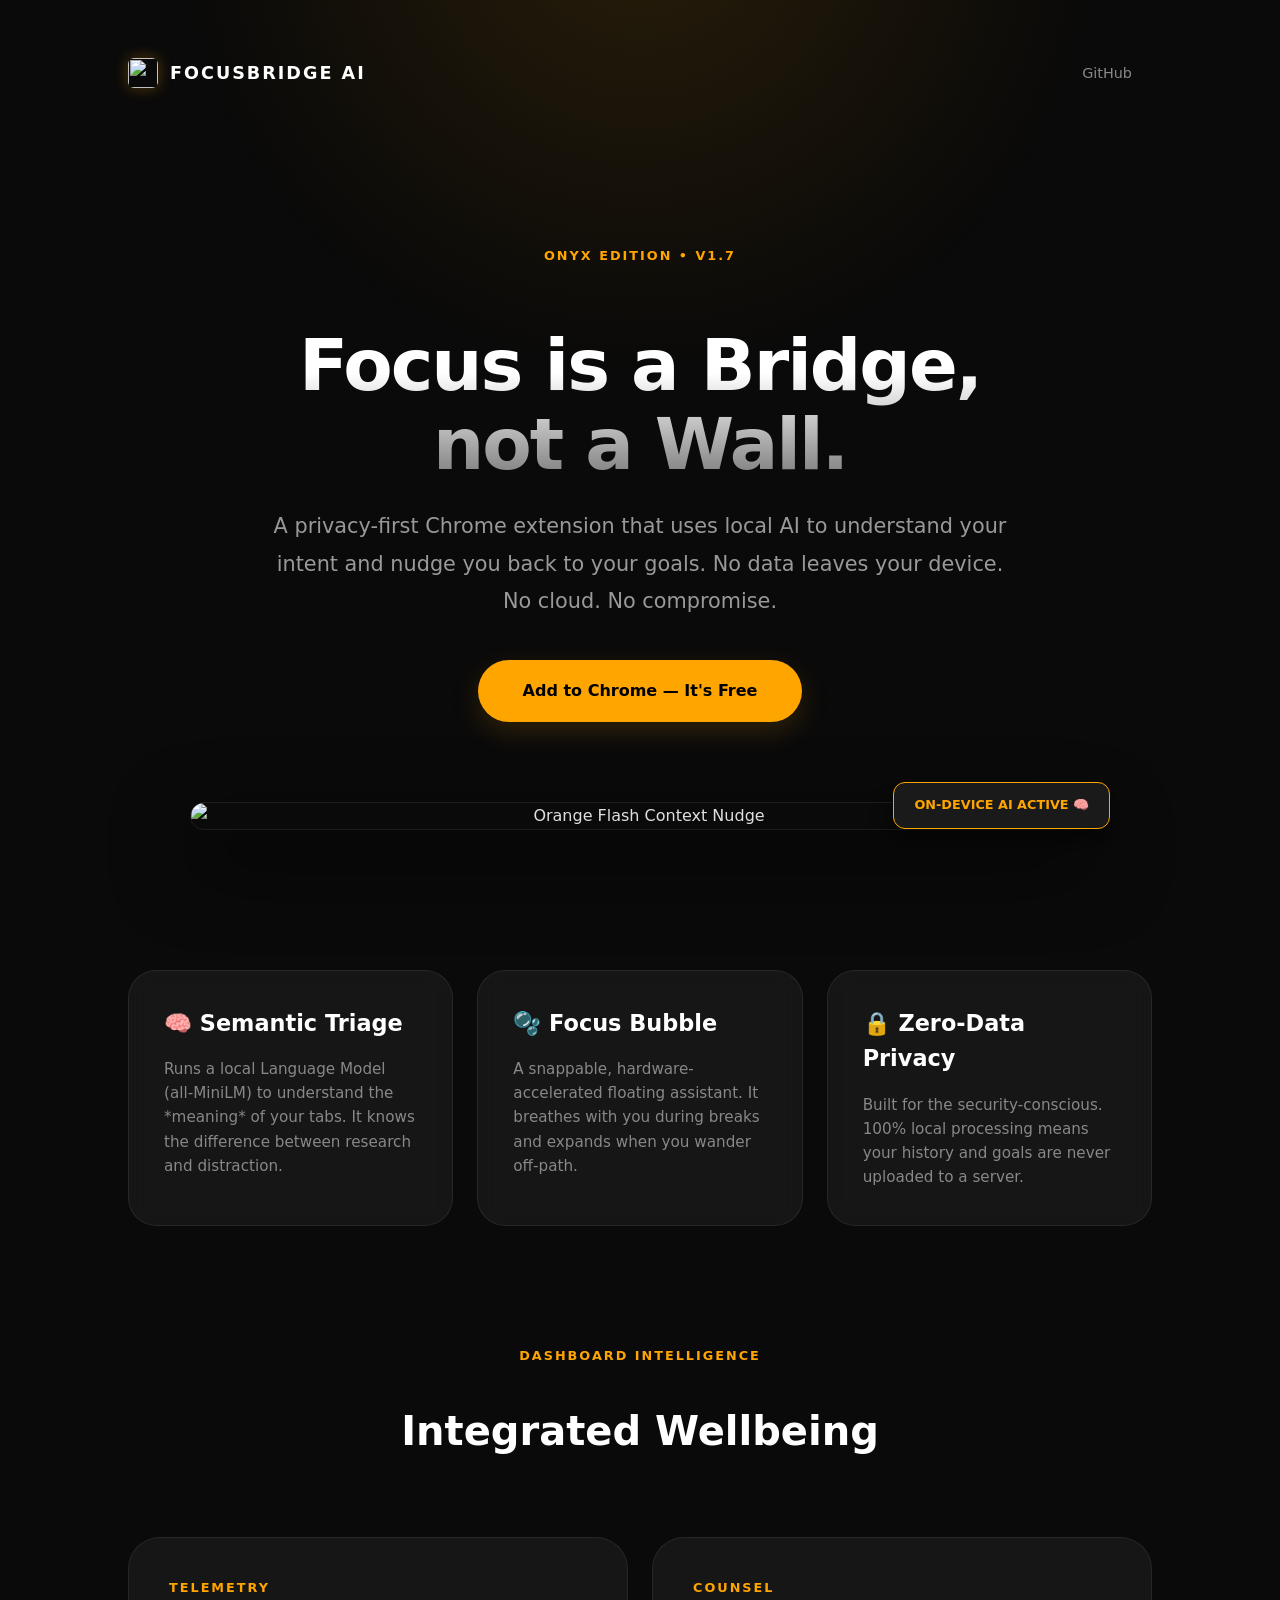
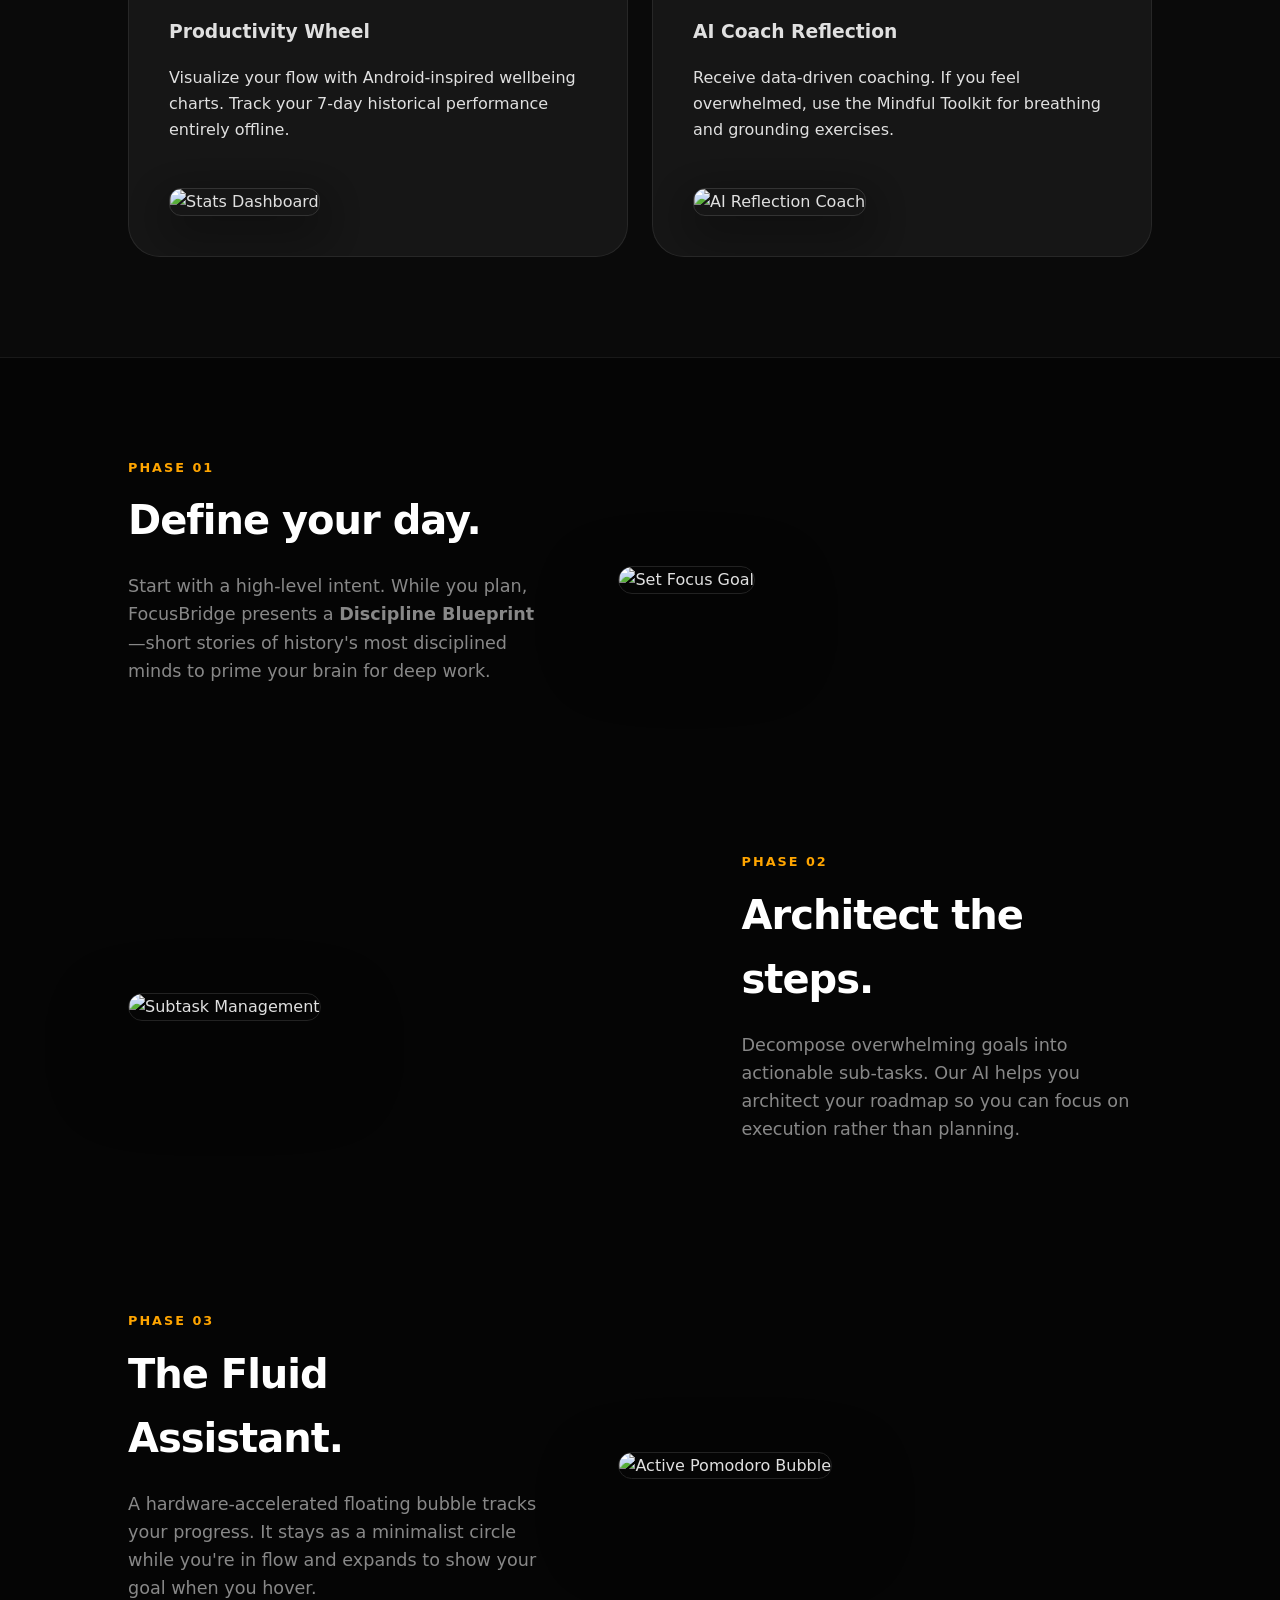
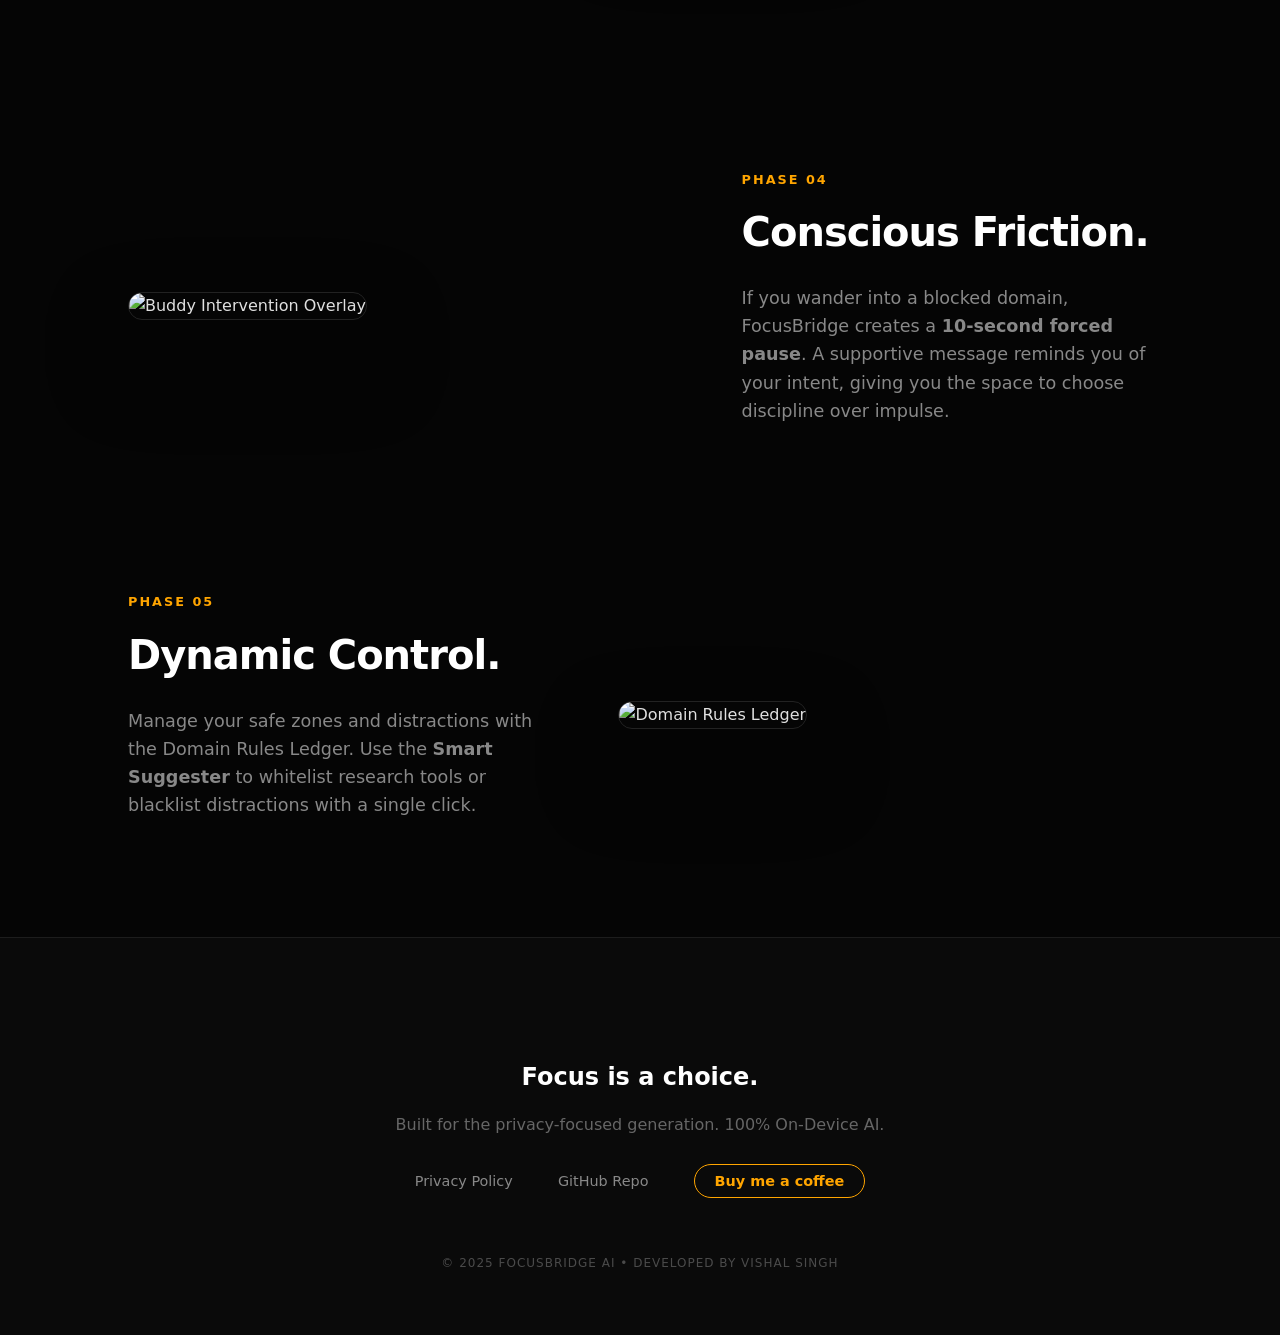
==== index.html @ 9d06323a "landing page" ====
<!DOCTYPE html>
<html lang="en">
<head>
    <meta charset="UTF-8">
    <meta name="viewport" content="width=device-width, initial-scale=1.0">
    <title>FocusBridge AI | Master Your Intent</title>
    <style>
        :root {
            --primary: #ffa500;
            --bg: #0a0a0a;
            --card: rgba(25, 25, 25, 0.8);
            --text: #e0e0e0;
            --border: rgba(255, 255, 255, 0.08);
        }

        body {
            margin: 0;
            font-family: 'Segoe UI', system-ui, -apple-system, sans-serif;
            background-color: var(--bg);
            color: var(--text);
            line-height: 1.6;
            scroll-behavior: smooth;
        }

        .ambient-glow {
            position: fixed; top: 0; left: 0; width: 100%; height: 100%;
            background: radial-gradient(circle at 50% -10%, rgba(255,165,0,0.12) 0%, transparent 40%);
            z-index: -1;
        }

        header { padding: 30px 10%; display: flex; justify-content: space-between; align-items: center; }
        .logo { display: flex; align-items: center; gap: 12px; font-weight: 800; letter-spacing: 2px; color: #fff; font-size: 1.1rem; text-transform: uppercase; }
        .logo img { border-radius: 6px; box-shadow: 0 0 15px rgba(255,165,0,0.3); }
        
        .hero { padding: 100px 10% 60px; text-align: center; max-width: 1100px; margin: 0 auto; }
        h1 { font-size: 4.5rem; margin-bottom: 24px; background: linear-gradient(to bottom, #ffffff 30%, #777777); -webkit-background-clip: text; -webkit-text-fill-color: transparent; font-weight: 800; letter-spacing: -2px; line-height: 1.1; }
        .hero p { font-size: 1.3rem; color: #999; max-width: 750px; margin: 0 auto 40px; line-height: 1.8; }

        .cta-btn {
            background: var(--primary); color: black; padding: 18px 45px;
            border-radius: 50px; font-weight: 700; text-decoration: none;
            transition: 0.3s cubic-bezier(0.175, 0.885, 0.32, 1.275); display: inline-block; 
            box-shadow: 0 10px 30px rgba(255,165,0,0.15);
        }
        .cta-btn:hover { transform: translateY(-5px); box-shadow: 0 20px 40px rgba(255,165,0,0.3); }

        .hero-image-container { margin-top: 80px; position: relative; width: 100%; max-width: 900px; display: inline-block; }
        .hero-image-container img { width: 100%; border-radius: 20px; display: block; box-shadow: 0 30px 80px rgba(0,0,0,0.9); border: 1px solid var(--border); }
        
        /* Floating AI Badge */
        .ai-badge {
            position: absolute; top: -20px; right: -20px; background: #1a1a1a; padding: 12px 20px;
            border-radius: 12px; border: 1px solid var(--primary); font-size: 0.8rem; font-weight: bold;
            color: var(--primary); box-shadow: 0 10px 20px rgba(0,0,0,0.5);
        }

        /* Features Section & Glass Cards */
        .features { 
            display: grid; grid-template-columns: repeat(auto-fit, minmax(300px, 1fr)); 
            gap: 24px; padding: 80px 10% 40px; 
        }
        .glass-card {
            background: var(--card); backdrop-filter: blur(10px);
            border: 1px solid var(--border); padding: 35px;
            border-radius: 28px; transition: 0.3s; text-align: left;
        }
        .glass-card:hover { border-color: var(--primary); transform: translateY(-5px); background: rgba(35,35,35,0.9); }
        .glass-card h3 { color: #fff; margin-top: 0; font-size: 1.4rem; margin-bottom: 15px; }
        .glass-card p { color: #888; font-size: 0.95rem; margin-bottom: 0; }

        /* Bento Grid */
        .section-header { text-align: center; padding-top: 80px; }
        .section-label { color: var(--primary); font-weight: 900; font-size: 0.8rem; letter-spacing: 2px; text-transform: uppercase; display: block; margin-bottom: 10px; }
        .bento-grid { display: grid; grid-template-columns: 1fr 1fr; gap: 24px; padding: 40px 10% 100px; }
        .bento-card { background: var(--card); border: 1px solid var(--border); border-radius: 32px; padding: 40px; position: relative; overflow: hidden; transition: 0.3s; }
        .bento-card:hover { border-color: rgba(255,165,0,0.4); background: rgba(30,30,30,0.9); }
        .bento-card img { width: 100%; border-radius: 12px; margin-top: 30px; border: 1px solid #333; box-shadow: 0 15px 40px rgba(0,0,0,0.4); }

        /* Tutorial Workflow */
        .tutorial-container { padding: 100px 10%; background: #050505; border-top: 1px solid var(--border); }
        .step { display: flex; align-items: center; gap: 80px; margin-bottom: 150px; }
        .step:nth-child(even) { flex-direction: row-reverse; }
        .step-content { flex: 1; }
        .step-content h2 { font-size: 2.5rem; margin: 10px 0 20px; color: #fff; letter-spacing: -1px; }
        .step-content p { font-size: 1.1rem; color: #888; }
        .step-visual { flex: 1.3; }
        .step-visual img { width: 100%; border-radius: 20px; border: 1px solid #222; box-shadow: 0 40px 80px rgba(0,0,0,0.7); transition: 0.5s; }
        .step-visual img:hover { transform: scale(1.02); }

        /* Footer */
        footer { padding: 100px 10% 50px; text-align: center; border-top: 1px solid var(--border); }
        .footer-links { margin: 30px 0; }
        .footer-links a { color: #888; text-decoration: none; margin: 0 20px; font-size: 0.9rem; transition: 0.3s; }
        .footer-links a:hover { color: var(--primary); }
        .coffee-btn { color: var(--primary) !important; font-weight: 800; border: 1px solid var(--primary); padding: 8px 20px; border-radius: 50px; }

        @media (max-width: 900px) {
            h1 { font-size: 3rem; }
            .bento-grid, .features { grid-template-columns: 1fr; }
            .step { flex-direction: column !important; gap: 40px; text-align: center; }
        }
    </style>
</head>
<body>
    <div class="ambient-glow"></div>

    <header>
        <div class="logo">
            <img src="https://s6.imgcdn.dev/YUEYdL.png" width="30" height="30">
            FOCUSBRIDGE AI
        </div>
        <div class="footer-links">
            <a href="https://github.com/ivishalsinghofficial/FocusBridge-AI">GitHub</a>
        </div>
    </header>

    <section class="hero">
        <span class="section-label">Onyx Edition • v1.7</span>
        <h1>Focus is a Bridge,<br>not a Wall.</h1>
        <p>A privacy-first Chrome extension that uses local AI to understand your intent and nudge you back to your goals. No data leaves your device. No cloud. No compromise.</p>
        <a href="https://github.com/ivishalsinghofficial/FocusBridge-AI" class="cta-btn">Add to Chrome — It's Free</a>
        
        <div class="hero-image-container">
            <img src="https://s6.imgcdn.dev/YU8clK.jpg" alt="Orange Flash Context Nudge">
            <div class="ai-badge">ON-DEVICE AI ACTIVE 🧠</div>
        </div>
    </section>

    <!-- CORE FEATURES SECTION -->
    <section class="features">
        <div class="glass-card">
            <h3>🧠 Semantic Triage</h3>
            <p>Runs a local Language Model (all-MiniLM) to understand the *meaning* of your tabs. It knows the difference between research and distraction.</p>
        </div>
        <div class="glass-card">
            <h3>🫧 Focus Bubble</h3>
            <p>A snappable, hardware-accelerated floating assistant. It breathes with you during breaks and expands when you wander off-path.</p>
        </div>
        <div class="glass-card">
            <h3>🔒 Zero-Data Privacy</h3>
            <p>Built for the security-conscious. 100% local processing means your history and goals are never uploaded to a server.</p>
        </div>
    </section>

    <!-- Bento Section -->
    <div class="section-header">
        <span class="section-label">Dashboard Intelligence</span>
        <h2 style="font-size: 2.5rem; color: #fff;">Integrated Wellbeing</h2>
    </div>

    <section class="bento-grid">
        <div class="bento-card">
            <span class="section-label">Telemetry</span>
            <h3>Productivity Wheel</h3>
            <p>Visualize your flow with Android-inspired wellbeing charts. Track your 7-day historical performance entirely offline.</p>
            <img src="https://s6.imgcdn.dev/YU8wbh.jpg" alt="Stats Dashboard">
        </div>
        <div class="bento-card">
            <span class="section-label">Counsel</span>
            <h3>AI Coach Reflection</h3>
            <p>Receive data-driven coaching. If you feel overwhelmed, use the Mindful Toolkit for breathing and grounding exercises.</p>
            <img src="https://s6.imgcdn.dev/YU8DXM.jpg" alt="AI Reflection Coach">
        </div>
    </section>

    <!-- Tutorial Section -->
    <section class="tutorial-container">
        <div class="step">
            <div class="step-content">
                <span class="section-label">Phase 01</span>
                <h2>Define your day.</h2>
                <p>Start with a high-level intent. While you plan, FocusBridge presents a <strong>Discipline Blueprint</strong>—short stories of history's most disciplined minds to prime your brain for deep work.</p>
            </div>
            <div class="step-visual">
                <img src="https://s6.imgcdn.dev/YU84pO.jpg" alt="Set Focus Goal">
            </div>
        </div>

        <div class="step">
            <div class="step-content">
                <span class="section-label">Phase 02</span>
                <h2>Architect the steps.</h2>
                <p>Decompose overwhelming goals into actionable sub-tasks. Our AI helps you architect your roadmap so you can focus on execution rather than planning.</p>
            </div>
            <div class="step-visual">
                <img src="https://s6.imgcdn.dev/YU8uVo.jpg" alt="Subtask Management">
            </div>
        </div>

        <div class="step">
            <div class="step-content">
                <span class="section-label">Phase 03</span>
                <h2>The Fluid Assistant.</h2>
                <p>A hardware-accelerated floating bubble tracks your progress. It stays as a minimalist circle while you're in flow and expands to show your goal when you hover.</p>
            </div>
            <div class="step-visual">
                <img src="https://s6.imgcdn.dev/YU8M6V.jpg" alt="Active Pomodoro Bubble">
            </div>
        </div>

        <div class="step">
            <div class="step-content">
                <span class="section-label">Phase 04</span>
                <h2>Conscious Friction.</h2>
                <p>If you wander into a blocked domain, FocusBridge creates a <strong>10-second forced pause</strong>. A supportive message reminds you of your intent, giving you the space to choose discipline over impulse.</p>
            </div>
            <div class="step-visual">
                <img src="https://s6.imgcdn.dev/YU8hId.jpg" alt="Buddy Intervention Overlay">
            </div>
        </div>

        <div class="step" style="margin-bottom: 0;">
            <div class="step-content">
                <span class="section-label">Phase 05</span>
                <h2>Dynamic Control.</h2>
                <p>Manage your safe zones and distractions with the Domain Rules Ledger. Use the <strong>Smart Suggester</strong> to whitelist research tools or blacklist distractions with a single click.</p>
            </div>
            <div class="step-visual">
                <img src="https://s6.imgcdn.dev/YU8jBl.jpg" alt="Domain Rules Ledger">
            </div>
        </div>
    </section>

    <footer>
        <h2 style="color: #fff; margin-bottom: 10px;">Focus is a choice.</h2>
        <p style="color: #666;">Built for the privacy-focused generation. 100% On-Device AI.</p>
        
        <div class="footer-links">
            <a href="https://github.com/ivishalsinghofficial/FocusBridge-AI/blob/main/PRIVACY.md">Privacy Policy</a>
            <a href="https://github.com/ivishalsinghofficial/FocusBridge-AI">GitHub Repo</a>
            <a href="https://www.buymeacoffee.com/ivishalsingh" class="coffee-btn">Buy me a coffee</a>
        </div>
        
        <p style="margin-top: 60px; font-size: 0.75rem; opacity: 0.3; letter-spacing: 1px;">
            © 2025 FOCUSBRIDGE AI • DEVELOPED BY VISHAL SINGH
        </p>
    </footer>
</body>
</html>
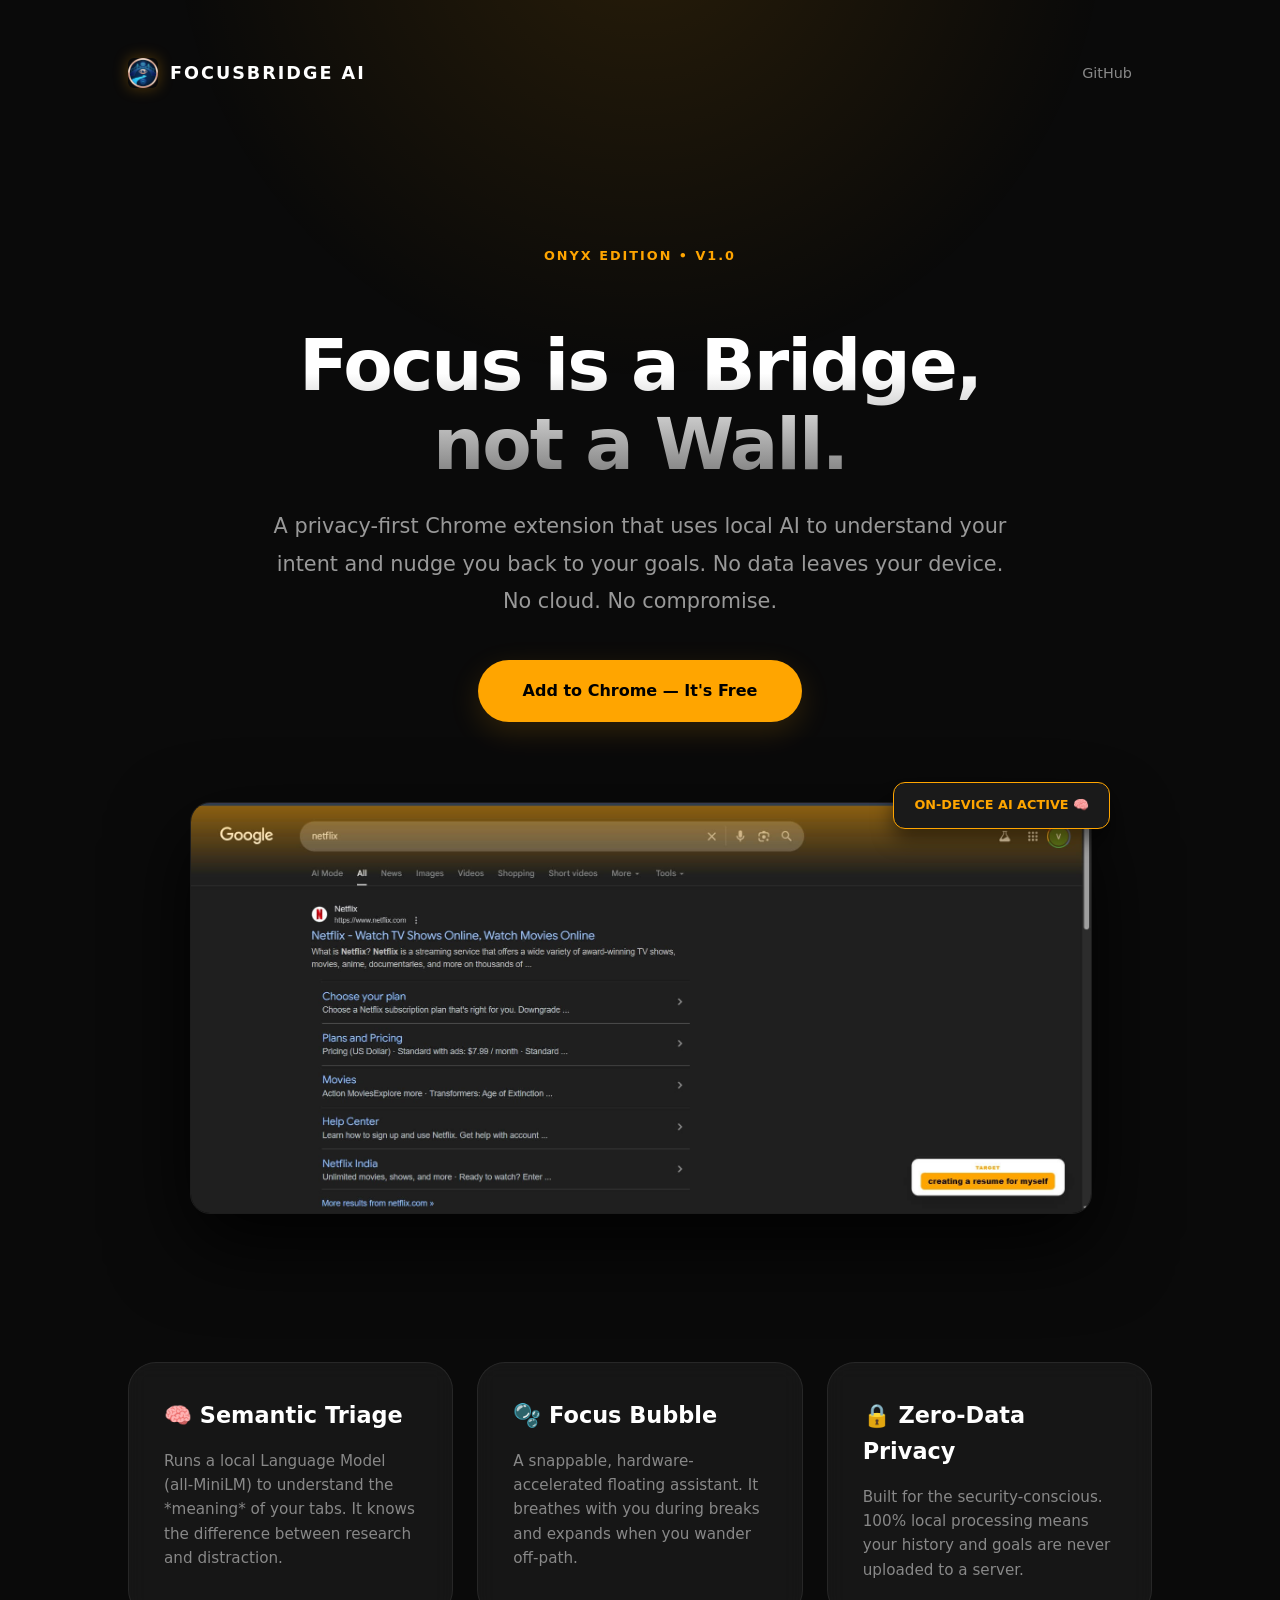
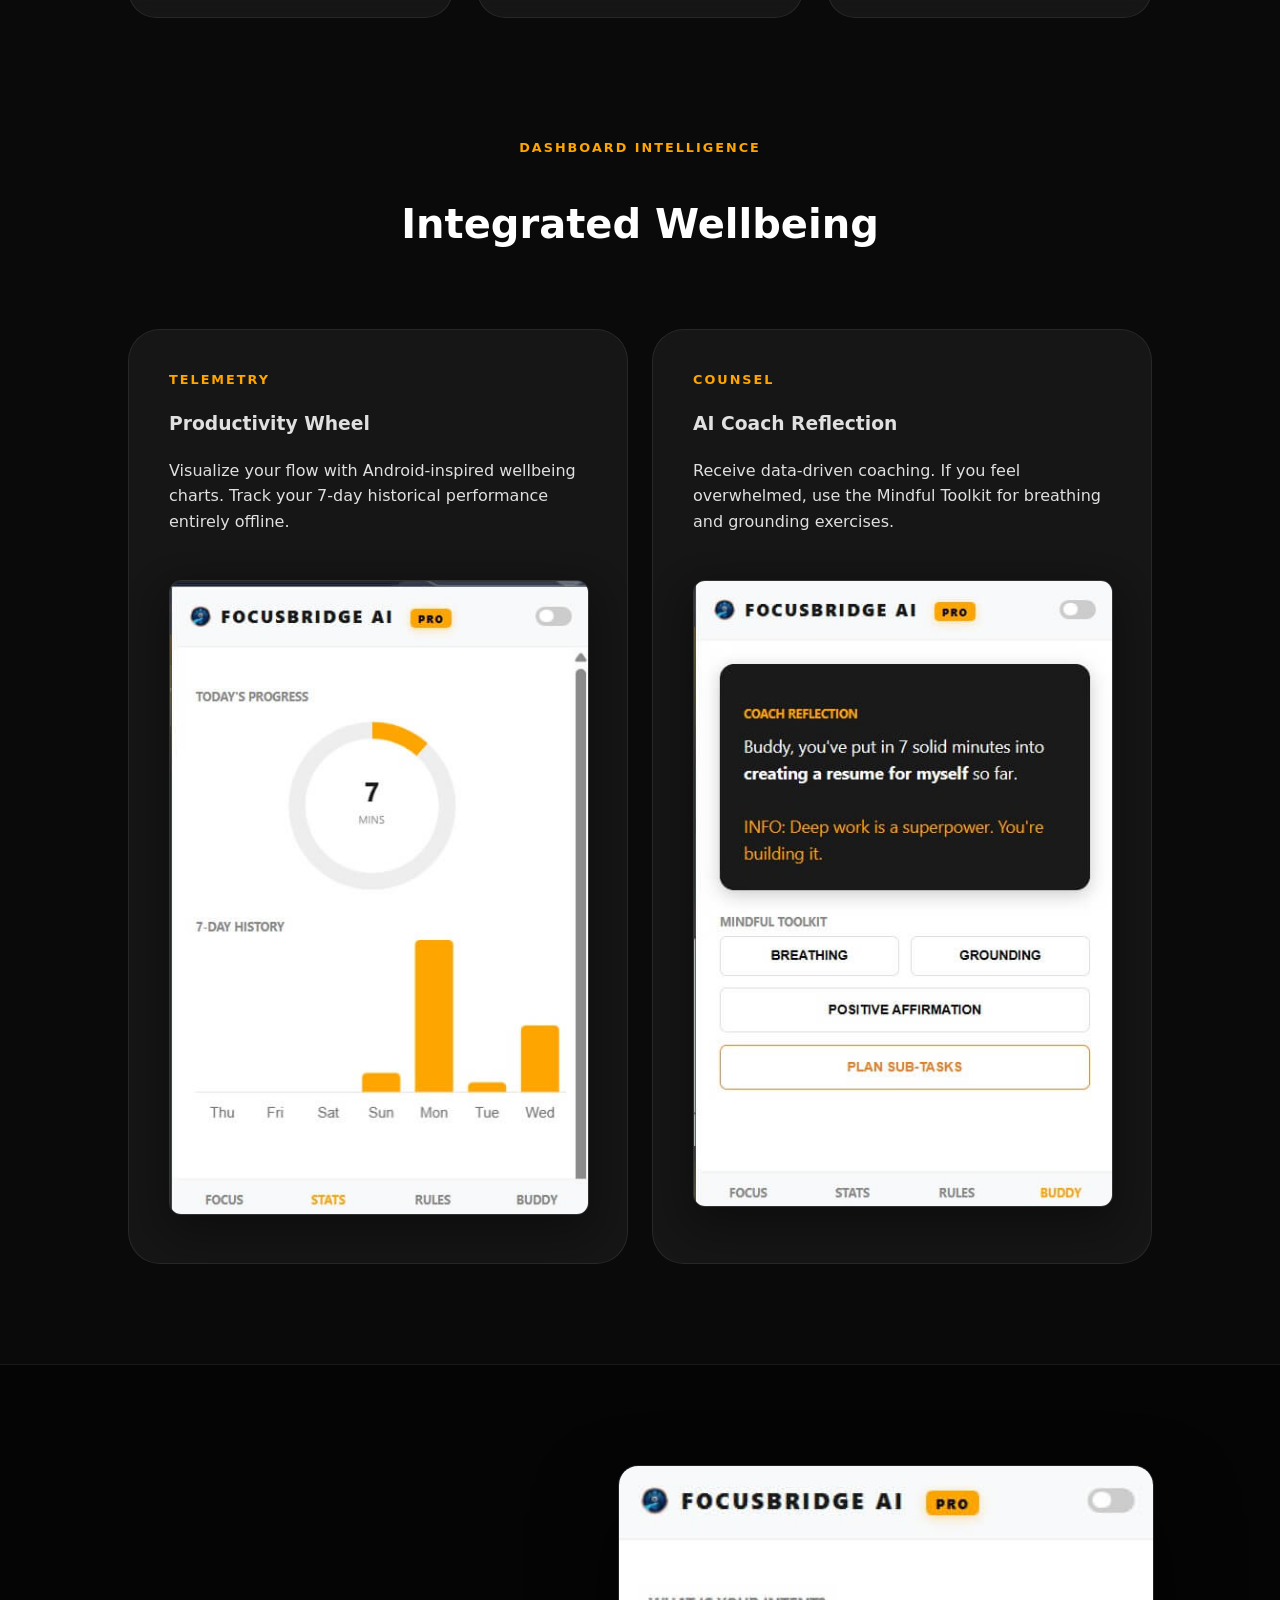
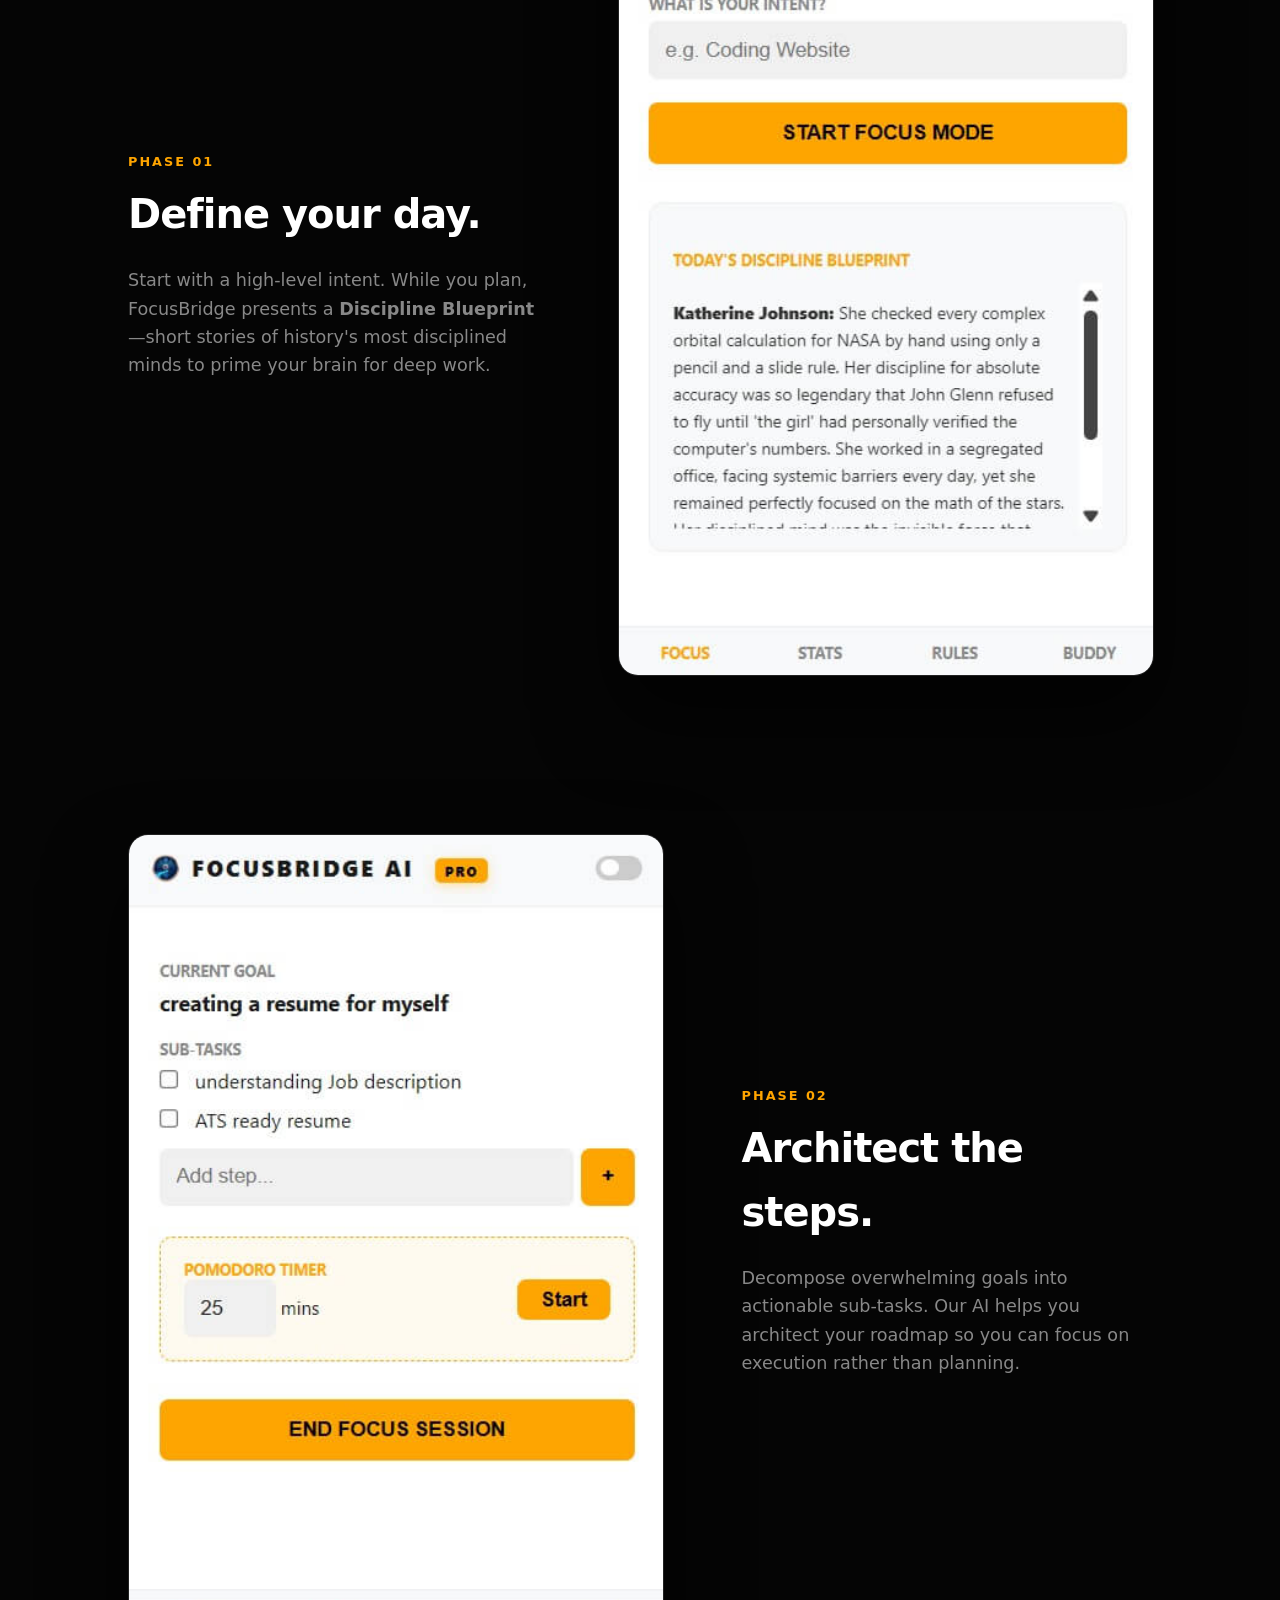
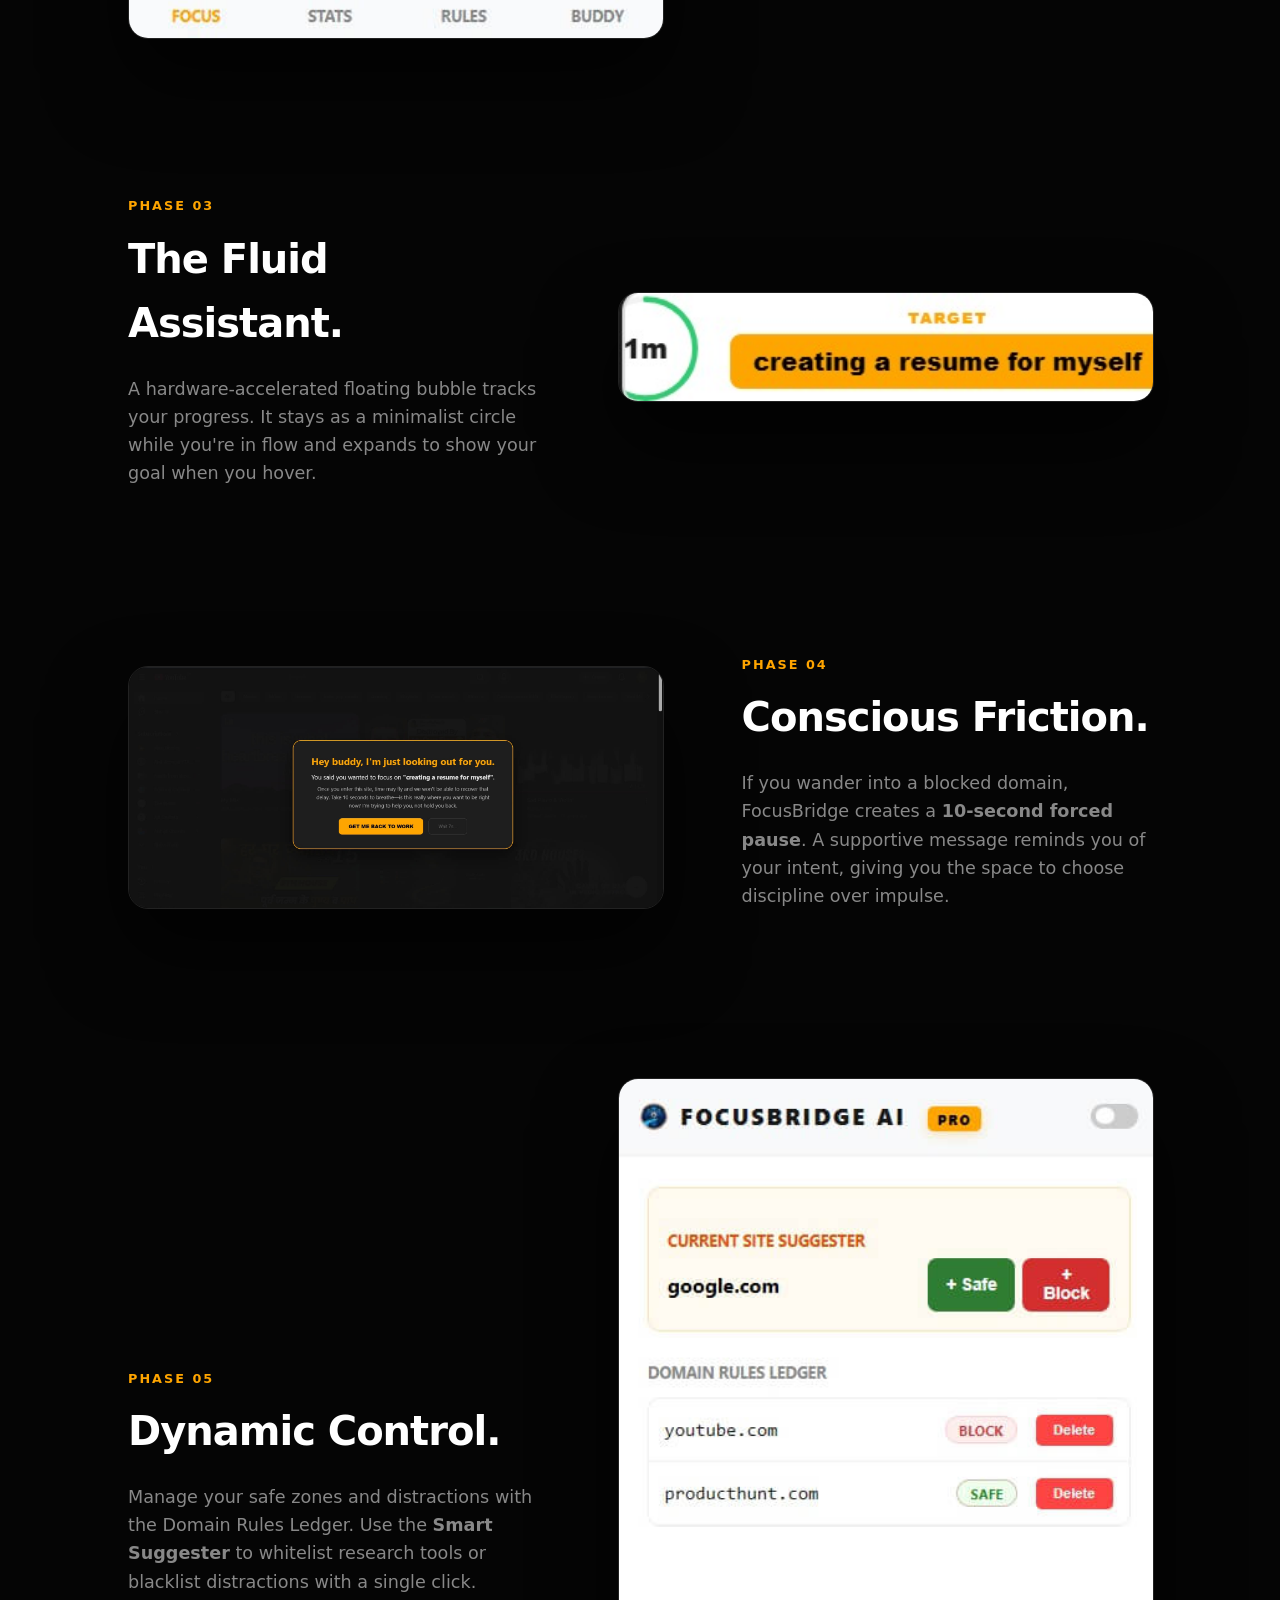
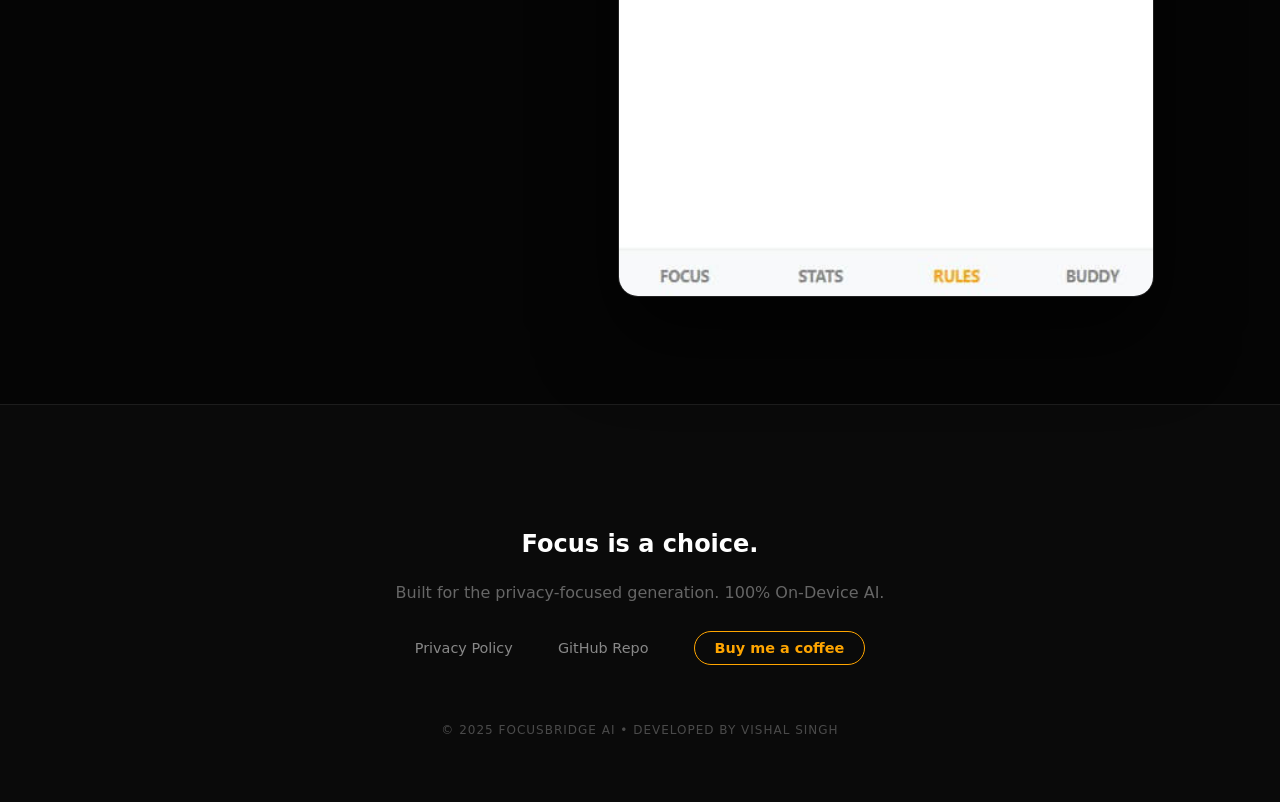
==== commit ad840387: "updated index page" ====
--- a/index.html
+++ b/index.html
@@ -106,7 +106,7 @@
 
     <header>
         <div class="logo">
-            <img src="https://s6.imgcdn.dev/YUEYdL.png" width="30" height="30">
+            <img src="asset/icon.png" width="30" height="30">
             FOCUSBRIDGE AI
         </div>
         <div class="footer-links">
@@ -115,13 +115,13 @@
     </header>
 
     <section class="hero">
-        <span class="section-label">Onyx Edition • v1.7</span>
+        <span class="section-label">Onyx Edition • v1.0</span>
         <h1>Focus is a Bridge,<br>not a Wall.</h1>
         <p>A privacy-first Chrome extension that uses local AI to understand your intent and nudge you back to your goals. No data leaves your device. No cloud. No compromise.</p>
         <a href="https://github.com/ivishalsinghofficial/FocusBridge-AI" class="cta-btn">Add to Chrome — It's Free</a>
         
         <div class="hero-image-container">
-            <img src="https://s6.imgcdn.dev/YU8clK.jpg" alt="Orange Flash Context Nudge">
+            <img src="asset/alert.jpg" alt="Orange Flash Context Nudge">
             <div class="ai-badge">ON-DEVICE AI ACTIVE 🧠</div>
         </div>
     </section>
@@ -153,13 +153,13 @@
             <span class="section-label">Telemetry</span>
             <h3>Productivity Wheel</h3>
             <p>Visualize your flow with Android-inspired wellbeing charts. Track your 7-day historical performance entirely offline.</p>
-            <img src="https://s6.imgcdn.dev/YU8wbh.jpg" alt="Stats Dashboard">
+            <img src="asset/stats.jpg" alt="Stats Dashboard">
         </div>
         <div class="bento-card">
             <span class="section-label">Counsel</span>
             <h3>AI Coach Reflection</h3>
             <p>Receive data-driven coaching. If you feel overwhelmed, use the Mindful Toolkit for breathing and grounding exercises.</p>
-            <img src="https://s6.imgcdn.dev/YU8DXM.jpg" alt="AI Reflection Coach">
+            <img src="asset/buddy.jpg" alt="AI Reflection Coach">
         </div>
     </section>
 
@@ -172,7 +172,7 @@
                 <p>Start with a high-level intent. While you plan, FocusBridge presents a <strong>Discipline Blueprint</strong>—short stories of history's most disciplined minds to prime your brain for deep work.</p>
             </div>
             <div class="step-visual">
-                <img src="https://s6.imgcdn.dev/YU84pO.jpg" alt="Set Focus Goal">
+                <img src="asset/start.jpg" alt="Set Focus Goal">
             </div>
         </div>
 
@@ -183,7 +183,7 @@
                 <p>Decompose overwhelming goals into actionable sub-tasks. Our AI helps you architect your roadmap so you can focus on execution rather than planning.</p>
             </div>
             <div class="step-visual">
-                <img src="https://s6.imgcdn.dev/YU8uVo.jpg" alt="Subtask Management">
+                <img src="asset/tasks.jpg" alt="Subtask Management">
             </div>
         </div>
 
@@ -194,7 +194,7 @@
                 <p>A hardware-accelerated floating bubble tracks your progress. It stays as a minimalist circle while you're in flow and expands to show your goal when you hover.</p>
             </div>
             <div class="step-visual">
-                <img src="https://s6.imgcdn.dev/YU8M6V.jpg" alt="Active Pomodoro Bubble">
+                <img src="asset/pomodoro.jpg" alt="Active Pomodoro Bubble">
             </div>
         </div>
 
@@ -205,7 +205,7 @@
                 <p>If you wander into a blocked domain, FocusBridge creates a <strong>10-second forced pause</strong>. A supportive message reminds you of your intent, giving you the space to choose discipline over impulse.</p>
             </div>
             <div class="step-visual">
-                <img src="https://s6.imgcdn.dev/YU8hId.jpg" alt="Buddy Intervention Overlay">
+                <img src="asset/overlayblock.jpg" alt="Buddy Intervention Overlay">
             </div>
         </div>
 
@@ -216,7 +216,7 @@
                 <p>Manage your safe zones and distractions with the Domain Rules Ledger. Use the <strong>Smart Suggester</strong> to whitelist research tools or blacklist distractions with a single click.</p>
             </div>
             <div class="step-visual">
-                <img src="https://s6.imgcdn.dev/YU8jBl.jpg" alt="Domain Rules Ledger">
+                <img src="asset/domainblocker.jpg" alt="Domain Rules Ledger">
             </div>
         </div>
     </section>
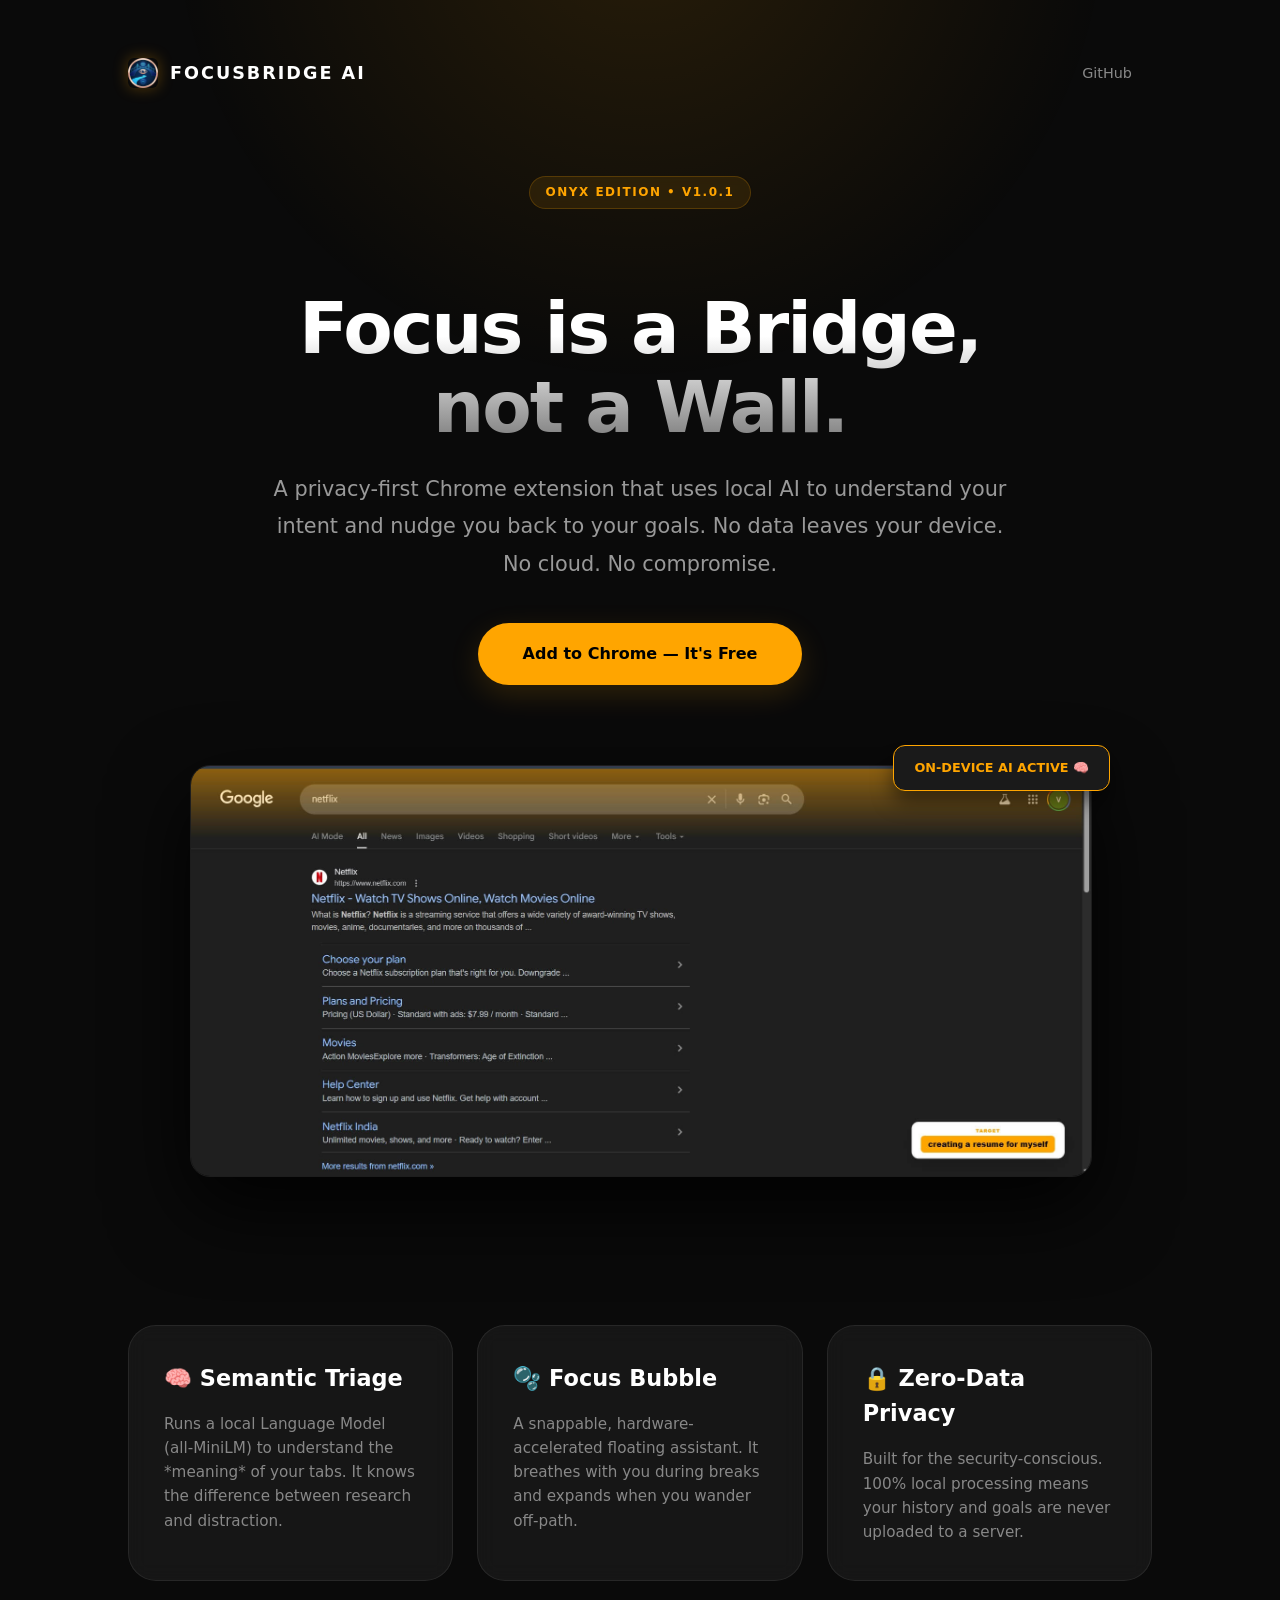
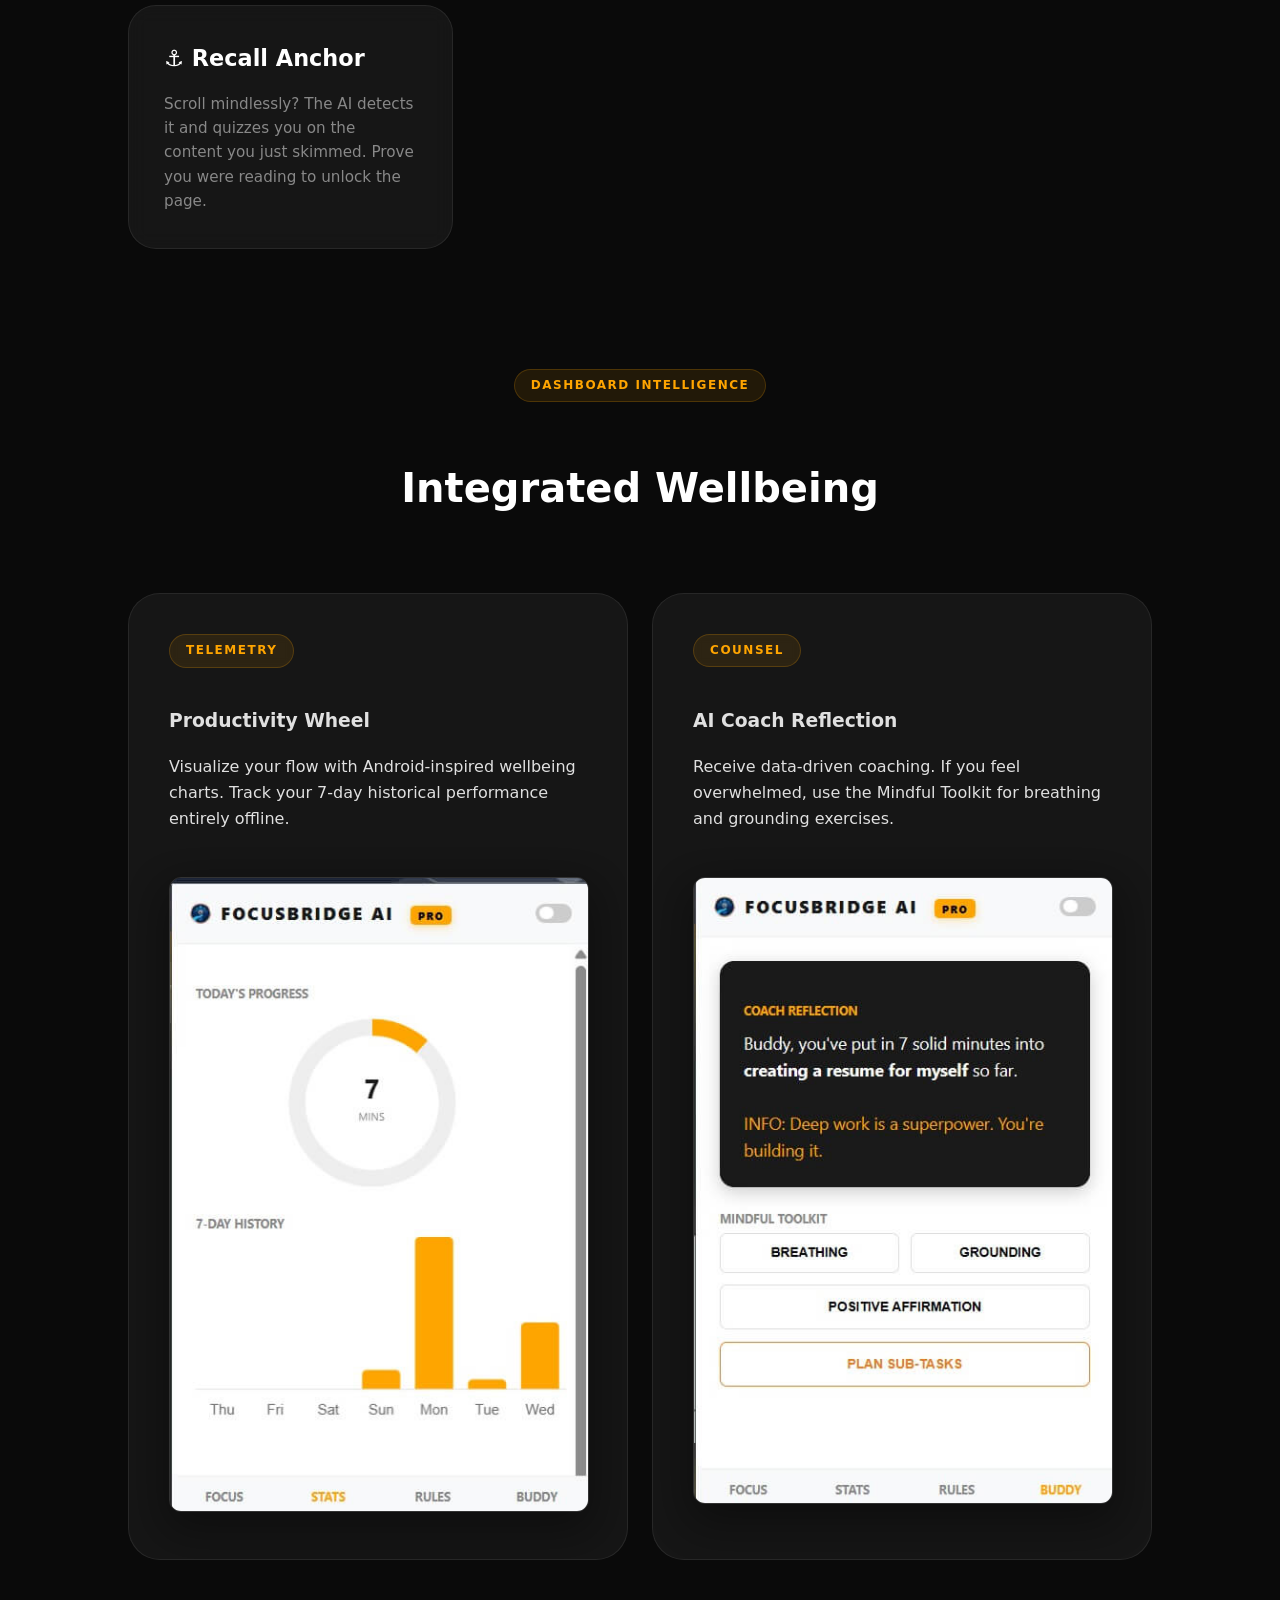
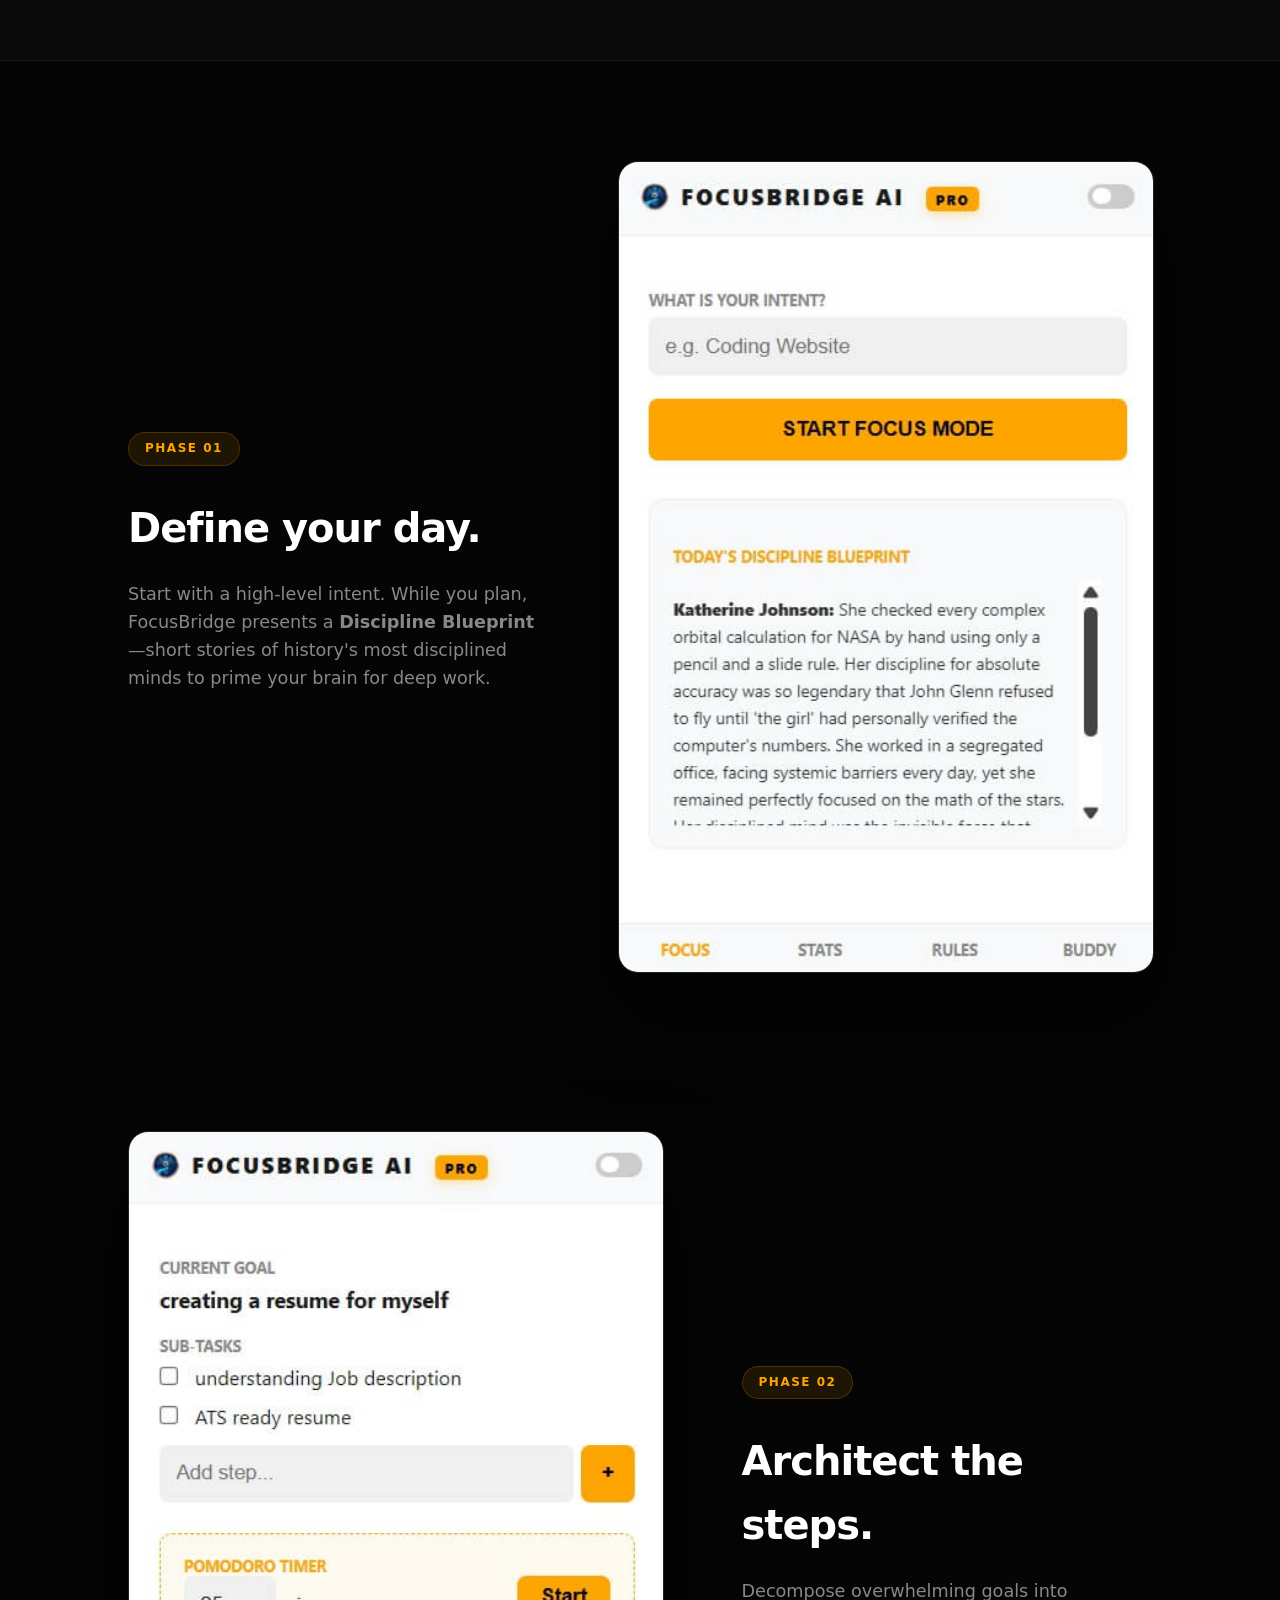
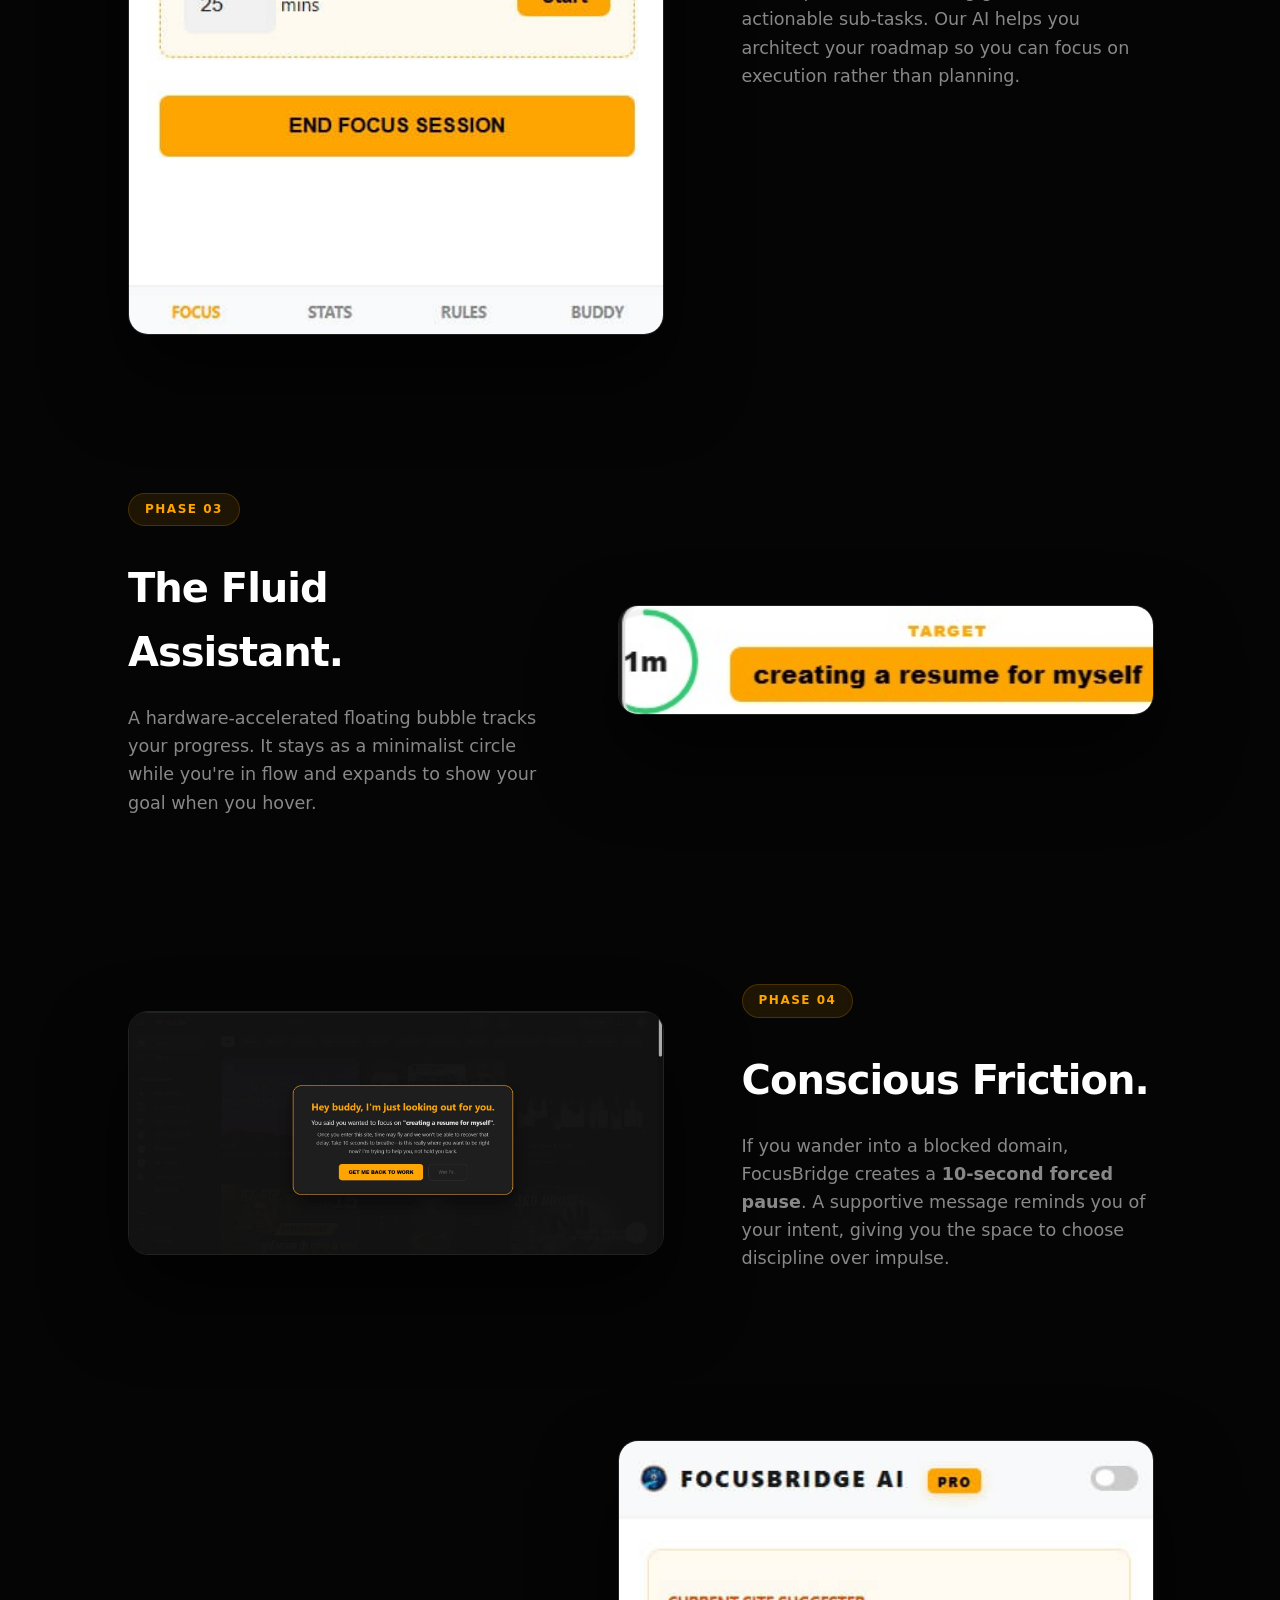
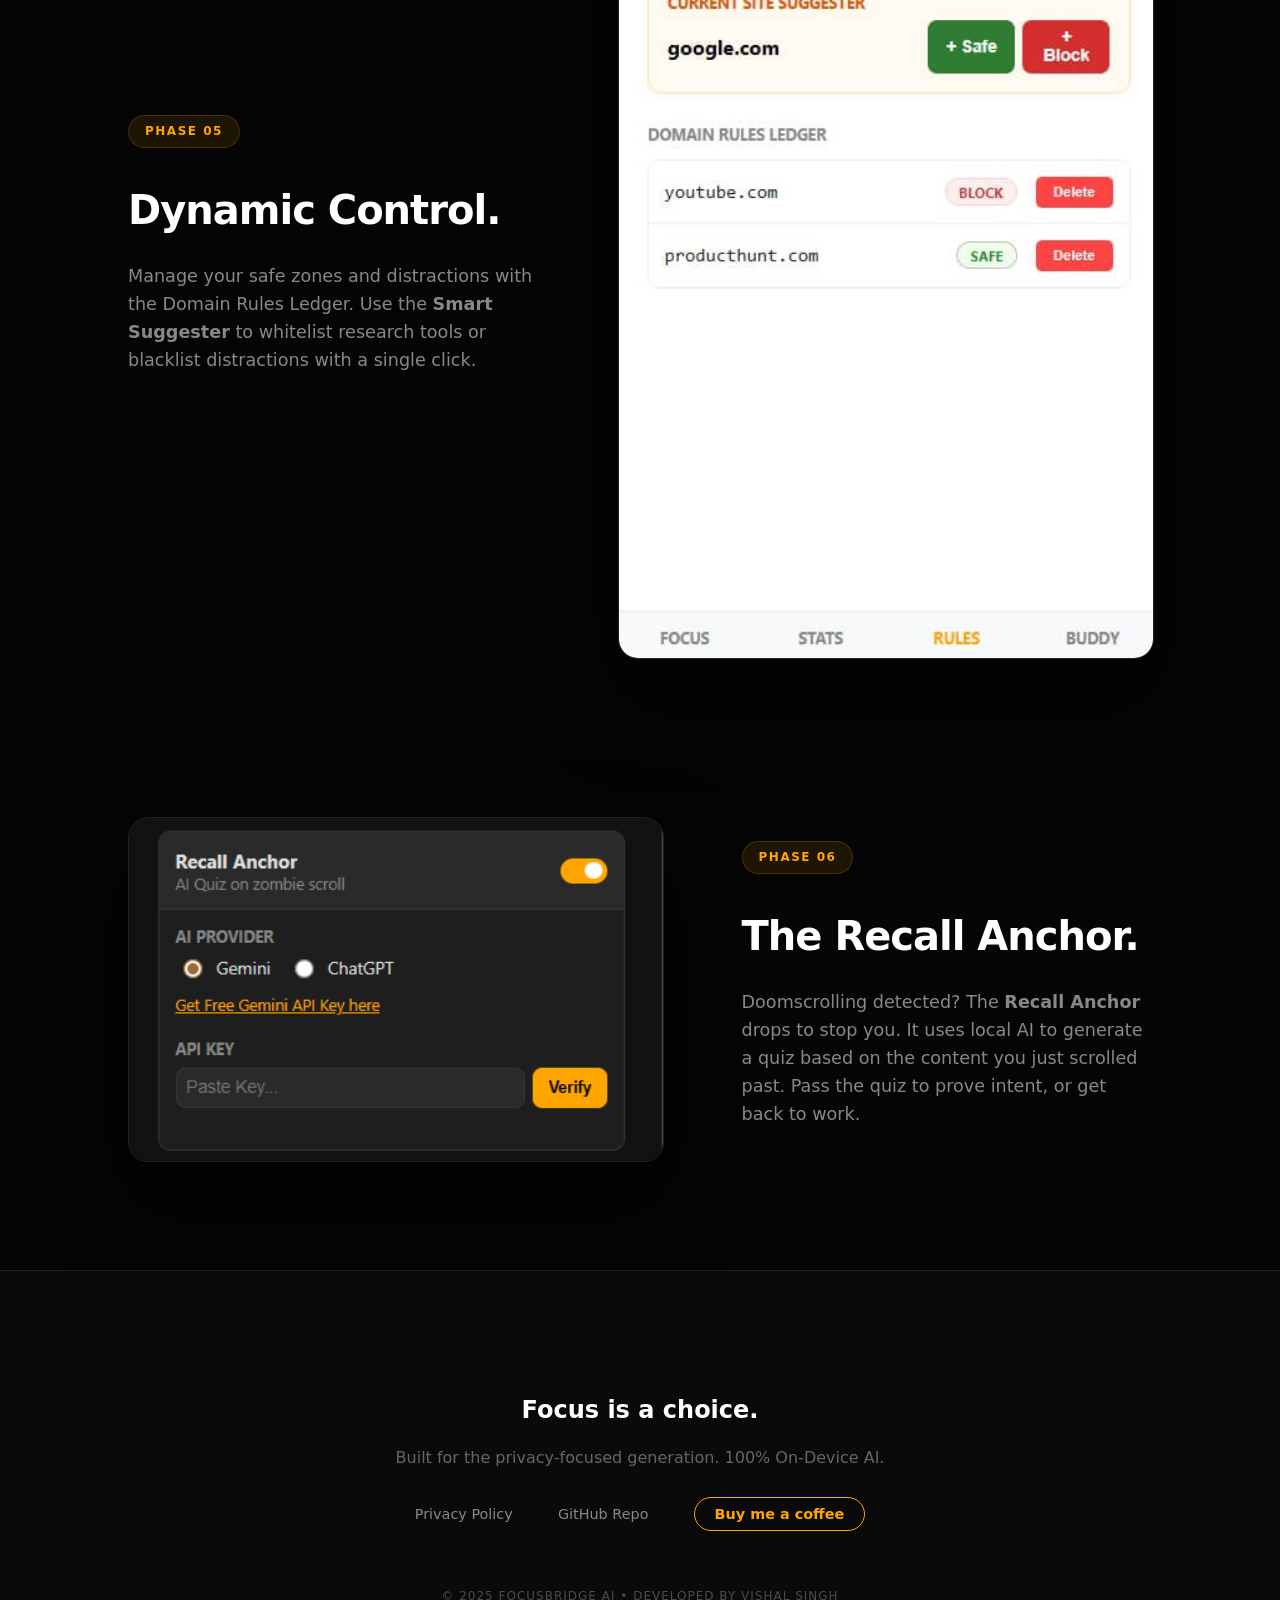
==== commit 4295895d: "FIxed lifecycle, implemented recall anchor, improved UI" ====
--- a/index.html
+++ b/index.html
@@ -1,5 +1,6 @@
 <!DOCTYPE html>
 <html lang="en">
+
 <head>
     <meta charset="UTF-8">
     <meta name="viewport" content="width=device-width, initial-scale=1.0">
@@ -23,84 +24,301 @@
         }
 
         .ambient-glow {
-            position: fixed; top: 0; left: 0; width: 100%; height: 100%;
-            background: radial-gradient(circle at 50% -10%, rgba(255,165,0,0.12) 0%, transparent 40%);
+            position: fixed;
+            top: 0;
+            left: 0;
+            width: 100%;
+            height: 100%;
+            background: radial-gradient(circle at 50% -10%, rgba(255, 165, 0, 0.12) 0%, transparent 40%);
             z-index: -1;
         }
 
-        header { padding: 30px 10%; display: flex; justify-content: space-between; align-items: center; }
-        .logo { display: flex; align-items: center; gap: 12px; font-weight: 800; letter-spacing: 2px; color: #fff; font-size: 1.1rem; text-transform: uppercase; }
-        .logo img { border-radius: 6px; box-shadow: 0 0 15px rgba(255,165,0,0.3); }
-        
-        .hero { padding: 100px 10% 60px; text-align: center; max-width: 1100px; margin: 0 auto; }
-        h1 { font-size: 4.5rem; margin-bottom: 24px; background: linear-gradient(to bottom, #ffffff 30%, #777777); -webkit-background-clip: text; -webkit-text-fill-color: transparent; font-weight: 800; letter-spacing: -2px; line-height: 1.1; }
-        .hero p { font-size: 1.3rem; color: #999; max-width: 750px; margin: 0 auto 40px; line-height: 1.8; }
+        header {
+            padding: 30px 10%;
+            display: flex;
+            justify-content: space-between;
+            align-items: center;
+        }
+
+        .logo {
+            display: flex;
+            align-items: center;
+            gap: 12px;
+            font-weight: 800;
+            letter-spacing: 2px;
+            color: #fff;
+            font-size: 1.1rem;
+            text-transform: uppercase;
+        }
+
+        .logo img {
+            border-radius: 6px;
+            box-shadow: 0 0 15px rgba(255, 165, 0, 0.3);
+        }
+
+        .hero {
+            padding: 30px 10% 60px;
+            text-align: center;
+            max-width: 1100px;
+            margin: 0 auto;
+        }
+
+        h1 {
+            font-size: 4.5rem;
+            margin-bottom: 24px;
+            background: linear-gradient(to bottom, #ffffff 30%, #777777);
+            -webkit-background-clip: text;
+            background-clip: text;
+            -webkit-text-fill-color: transparent;
+            font-weight: 800;
+            letter-spacing: -2px;
+            line-height: 1.1;
+        }
+
+        .hero p {
+            font-size: 1.3rem;
+            color: #999;
+            max-width: 750px;
+            margin: 0 auto 40px;
+            line-height: 1.8;
+        }
 
         .cta-btn {
-            background: var(--primary); color: black; padding: 18px 45px;
-            border-radius: 50px; font-weight: 700; text-decoration: none;
-            transition: 0.3s cubic-bezier(0.175, 0.885, 0.32, 1.275); display: inline-block; 
-            box-shadow: 0 10px 30px rgba(255,165,0,0.15);
-        }
-        .cta-btn:hover { transform: translateY(-5px); box-shadow: 0 20px 40px rgba(255,165,0,0.3); }
-
-        .hero-image-container { margin-top: 80px; position: relative; width: 100%; max-width: 900px; display: inline-block; }
-        .hero-image-container img { width: 100%; border-radius: 20px; display: block; box-shadow: 0 30px 80px rgba(0,0,0,0.9); border: 1px solid var(--border); }
-        
+            background: var(--primary);
+            color: black;
+            padding: 18px 45px;
+            border-radius: 50px;
+            font-weight: 700;
+            text-decoration: none;
+            transition: 0.3s cubic-bezier(0.175, 0.885, 0.32, 1.275);
+            display: inline-block;
+            box-shadow: 0 10px 30px rgba(255, 165, 0, 0.15);
+        }
+
+        .cta-btn:hover {
+            transform: translateY(-5px);
+            box-shadow: 0 20px 40px rgba(255, 165, 0, 0.3);
+        }
+
+        .hero-image-container {
+            margin-top: 80px;
+            position: relative;
+            width: 100%;
+            max-width: 900px;
+            display: inline-block;
+        }
+
+        .hero-image-container img {
+            width: 100%;
+            border-radius: 20px;
+            display: block;
+            box-shadow: 0 30px 80px rgba(0, 0, 0, 0.9);
+            border: 1px solid var(--border);
+        }
+
         /* Floating AI Badge */
         .ai-badge {
-            position: absolute; top: -20px; right: -20px; background: #1a1a1a; padding: 12px 20px;
-            border-radius: 12px; border: 1px solid var(--primary); font-size: 0.8rem; font-weight: bold;
-            color: var(--primary); box-shadow: 0 10px 20px rgba(0,0,0,0.5);
+            position: absolute;
+            top: -20px;
+            right: -20px;
+            background: #1a1a1a;
+            padding: 12px 20px;
+            border-radius: 12px;
+            border: 1px solid var(--primary);
+            font-size: 0.8rem;
+            font-weight: bold;
+            color: var(--primary);
+            box-shadow: 0 10px 20px rgba(0, 0, 0, 0.5);
         }
 
         /* Features Section & Glass Cards */
-        .features { 
-            display: grid; grid-template-columns: repeat(auto-fit, minmax(300px, 1fr)); 
-            gap: 24px; padding: 80px 10% 40px; 
-        }
+        .features {
+            display: grid;
+            grid-template-columns: repeat(auto-fit, minmax(300px, 1fr));
+            gap: 24px;
+            padding: 80px 10% 40px;
+        }
+
         .glass-card {
-            background: var(--card); backdrop-filter: blur(10px);
-            border: 1px solid var(--border); padding: 35px;
-            border-radius: 28px; transition: 0.3s; text-align: left;
-        }
-        .glass-card:hover { border-color: var(--primary); transform: translateY(-5px); background: rgba(35,35,35,0.9); }
-        .glass-card h3 { color: #fff; margin-top: 0; font-size: 1.4rem; margin-bottom: 15px; }
-        .glass-card p { color: #888; font-size: 0.95rem; margin-bottom: 0; }
+            background: var(--card);
+            backdrop-filter: blur(10px);
+            border: 1px solid var(--border);
+            padding: 35px;
+            border-radius: 28px;
+            transition: 0.3s;
+            text-align: left;
+        }
+
+        .glass-card:hover {
+            border-color: var(--primary);
+            transform: translateY(-5px);
+            background: rgba(35, 35, 35, 0.9);
+        }
+
+        .glass-card h3 {
+            color: #fff;
+            margin-top: 0;
+            font-size: 1.4rem;
+            margin-bottom: 15px;
+        }
+
+        .glass-card p {
+            color: #888;
+            font-size: 0.95rem;
+            margin-bottom: 0;
+        }
 
         /* Bento Grid */
-        .section-header { text-align: center; padding-top: 80px; }
-        .section-label { color: var(--primary); font-weight: 900; font-size: 0.8rem; letter-spacing: 2px; text-transform: uppercase; display: block; margin-bottom: 10px; }
-        .bento-grid { display: grid; grid-template-columns: 1fr 1fr; gap: 24px; padding: 40px 10% 100px; }
-        .bento-card { background: var(--card); border: 1px solid var(--border); border-radius: 32px; padding: 40px; position: relative; overflow: hidden; transition: 0.3s; }
-        .bento-card:hover { border-color: rgba(255,165,0,0.4); background: rgba(30,30,30,0.9); }
-        .bento-card img { width: 100%; border-radius: 12px; margin-top: 30px; border: 1px solid #333; box-shadow: 0 15px 40px rgba(0,0,0,0.4); }
+        .section-header {
+            text-align: center;
+            padding-top: 80px;
+        }
+
+        .section-label {
+            color: var(--primary);
+            font-weight: 700;
+            font-size: 0.75rem;
+            letter-spacing: 1.5px;
+            text-transform: uppercase;
+            display: inline-block;
+            margin-bottom: 20px;
+            background: rgba(255, 165, 0, 0.1);
+            padding: 6px 16px;
+            border-radius: 30px;
+            border: 1px solid rgba(255, 165, 0, 0.2);
+            backdrop-filter: blur(5px);
+        }
+
+        .bento-grid {
+            display: grid;
+            grid-template-columns: 1fr 1fr;
+            gap: 24px;
+            padding: 40px 10% 100px;
+        }
+
+        .bento-card {
+            background: var(--card);
+            border: 1px solid var(--border);
+            border-radius: 32px;
+            padding: 40px;
+            position: relative;
+            overflow: hidden;
+            transition: 0.3s;
+        }
+
+        .bento-card:hover {
+            border-color: rgba(255, 165, 0, 0.4);
+            background: rgba(30, 30, 30, 0.9);
+        }
+
+        .bento-card img {
+            width: 100%;
+            border-radius: 12px;
+            margin-top: 30px;
+            border: 1px solid #333;
+            box-shadow: 0 15px 40px rgba(0, 0, 0, 0.4);
+        }
 
         /* Tutorial Workflow */
-        .tutorial-container { padding: 100px 10%; background: #050505; border-top: 1px solid var(--border); }
-        .step { display: flex; align-items: center; gap: 80px; margin-bottom: 150px; }
-        .step:nth-child(even) { flex-direction: row-reverse; }
-        .step-content { flex: 1; }
-        .step-content h2 { font-size: 2.5rem; margin: 10px 0 20px; color: #fff; letter-spacing: -1px; }
-        .step-content p { font-size: 1.1rem; color: #888; }
-        .step-visual { flex: 1.3; }
-        .step-visual img { width: 100%; border-radius: 20px; border: 1px solid #222; box-shadow: 0 40px 80px rgba(0,0,0,0.7); transition: 0.5s; }
-        .step-visual img:hover { transform: scale(1.02); }
+        .tutorial-container {
+            padding: 100px 10%;
+            background: #050505;
+            border-top: 1px solid var(--border);
+        }
+
+        .step {
+            display: flex;
+            align-items: center;
+            gap: 80px;
+            margin-bottom: 150px;
+        }
+
+        .step:nth-child(even) {
+            flex-direction: row-reverse;
+        }
+
+        .step-content {
+            flex: 1;
+        }
+
+        .step-content h2 {
+            font-size: 2.5rem;
+            margin: 10px 0 20px;
+            color: #fff;
+            letter-spacing: -1px;
+        }
+
+        .step-content p {
+            font-size: 1.1rem;
+            color: #888;
+        }
+
+        .step-visual {
+            flex: 1.3;
+        }
+
+        .step-visual img {
+            width: 100%;
+            border-radius: 20px;
+            border: 1px solid #222;
+            box-shadow: 0 40px 80px rgba(0, 0, 0, 0.7);
+            transition: 0.5s;
+        }
+
+        .step-visual img:hover {
+            transform: scale(1.02);
+        }
 
         /* Footer */
-        footer { padding: 100px 10% 50px; text-align: center; border-top: 1px solid var(--border); }
-        .footer-links { margin: 30px 0; }
-        .footer-links a { color: #888; text-decoration: none; margin: 0 20px; font-size: 0.9rem; transition: 0.3s; }
-        .footer-links a:hover { color: var(--primary); }
-        .coffee-btn { color: var(--primary) !important; font-weight: 800; border: 1px solid var(--primary); padding: 8px 20px; border-radius: 50px; }
+        footer {
+            padding: 100px 10% 50px;
+            text-align: center;
+            border-top: 1px solid var(--border);
+        }
+
+        .footer-links {
+            margin: 30px 0;
+        }
+
+        .footer-links a {
+            color: #888;
+            text-decoration: none;
+            margin: 0 20px;
+            font-size: 0.9rem;
+            transition: 0.3s;
+        }
+
+        .footer-links a:hover {
+            color: var(--primary);
+        }
+
+        .coffee-btn {
+            color: var(--primary) !important;
+            font-weight: 800;
+            border: 1px solid var(--primary);
+            padding: 8px 20px;
+            border-radius: 50px;
+        }
 
         @media (max-width: 900px) {
-            h1 { font-size: 3rem; }
-            .bento-grid, .features { grid-template-columns: 1fr; }
-            .step { flex-direction: column !important; gap: 40px; text-align: center; }
+            h1 {
+                font-size: 3rem;
+            }
+
+            .bento-grid,
+            .features {
+                grid-template-columns: 1fr;
+            }
+
+            .step {
+                flex-direction: column !important;
+                gap: 40px;
+                text-align: center;
+            }
         }
     </style>
 </head>
+
 <body>
     <div class="ambient-glow"></div>
 
@@ -115,11 +333,12 @@
     </header>
 
     <section class="hero">
-        <span class="section-label">Onyx Edition • v1.0</span>
+        <span class="section-label">Onyx Edition • v1.0.1</span>
         <h1>Focus is a Bridge,<br>not a Wall.</h1>
-        <p>A privacy-first Chrome extension that uses local AI to understand your intent and nudge you back to your goals. No data leaves your device. No cloud. No compromise.</p>
+        <p>A privacy-first Chrome extension that uses local AI to understand your intent and nudge you back to your
+            goals. No data leaves your device. No cloud. No compromise.</p>
         <a href="https://github.com/ivishalsinghofficial/FocusBridge-AI" class="cta-btn">Add to Chrome — It's Free</a>
-        
+
         <div class="hero-image-container">
             <img src="asset/alert.jpg" alt="Orange Flash Context Nudge">
             <div class="ai-badge">ON-DEVICE AI ACTIVE 🧠</div>
@@ -130,15 +349,23 @@
     <section class="features">
         <div class="glass-card">
             <h3>🧠 Semantic Triage</h3>
-            <p>Runs a local Language Model (all-MiniLM) to understand the *meaning* of your tabs. It knows the difference between research and distraction.</p>
+            <p>Runs a local Language Model (all-MiniLM) to understand the *meaning* of your tabs. It knows the
+                difference between research and distraction.</p>
         </div>
         <div class="glass-card">
             <h3>🫧 Focus Bubble</h3>
-            <p>A snappable, hardware-accelerated floating assistant. It breathes with you during breaks and expands when you wander off-path.</p>
+            <p>A snappable, hardware-accelerated floating assistant. It breathes with you during breaks and expands when
+                you wander off-path.</p>
         </div>
         <div class="glass-card">
             <h3>🔒 Zero-Data Privacy</h3>
-            <p>Built for the security-conscious. 100% local processing means your history and goals are never uploaded to a server.</p>
+            <p>Built for the security-conscious. 100% local processing means your history and goals are never uploaded
+                to a server.</p>
+        </div>
+        <div class="glass-card">
+            <h3>⚓ Recall Anchor</h3>
+            <p>Scroll mindlessly? The AI detects it and quizzes you on the content you just skimmed. Prove you were
+                reading to unlock the page.</p>
         </div>
     </section>
 
@@ -152,13 +379,15 @@
         <div class="bento-card">
             <span class="section-label">Telemetry</span>
             <h3>Productivity Wheel</h3>
-            <p>Visualize your flow with Android-inspired wellbeing charts. Track your 7-day historical performance entirely offline.</p>
+            <p>Visualize your flow with Android-inspired wellbeing charts. Track your 7-day historical performance
+                entirely offline.</p>
             <img src="asset/stats.jpg" alt="Stats Dashboard">
         </div>
         <div class="bento-card">
             <span class="section-label">Counsel</span>
             <h3>AI Coach Reflection</h3>
-            <p>Receive data-driven coaching. If you feel overwhelmed, use the Mindful Toolkit for breathing and grounding exercises.</p>
+            <p>Receive data-driven coaching. If you feel overwhelmed, use the Mindful Toolkit for breathing and
+                grounding exercises.</p>
             <img src="asset/buddy.jpg" alt="AI Reflection Coach">
         </div>
     </section>
@@ -169,7 +398,9 @@
             <div class="step-content">
                 <span class="section-label">Phase 01</span>
                 <h2>Define your day.</h2>
-                <p>Start with a high-level intent. While you plan, FocusBridge presents a <strong>Discipline Blueprint</strong>—short stories of history's most disciplined minds to prime your brain for deep work.</p>
+                <p>Start with a high-level intent. While you plan, FocusBridge presents a <strong>Discipline
+                        Blueprint</strong>—short stories of history's most disciplined minds to prime your brain for
+                    deep work.</p>
             </div>
             <div class="step-visual">
                 <img src="asset/start.jpg" alt="Set Focus Goal">
@@ -180,7 +411,8 @@
             <div class="step-content">
                 <span class="section-label">Phase 02</span>
                 <h2>Architect the steps.</h2>
-                <p>Decompose overwhelming goals into actionable sub-tasks. Our AI helps you architect your roadmap so you can focus on execution rather than planning.</p>
+                <p>Decompose overwhelming goals into actionable sub-tasks. Our AI helps you architect your roadmap so
+                    you can focus on execution rather than planning.</p>
             </div>
             <div class="step-visual">
                 <img src="asset/tasks.jpg" alt="Subtask Management">
@@ -191,7 +423,8 @@
             <div class="step-content">
                 <span class="section-label">Phase 03</span>
                 <h2>The Fluid Assistant.</h2>
-                <p>A hardware-accelerated floating bubble tracks your progress. It stays as a minimalist circle while you're in flow and expands to show your goal when you hover.</p>
+                <p>A hardware-accelerated floating bubble tracks your progress. It stays as a minimalist circle while
+                    you're in flow and expands to show your goal when you hover.</p>
             </div>
             <div class="step-visual">
                 <img src="asset/pomodoro.jpg" alt="Active Pomodoro Bubble">
@@ -202,21 +435,38 @@
             <div class="step-content">
                 <span class="section-label">Phase 04</span>
                 <h2>Conscious Friction.</h2>
-                <p>If you wander into a blocked domain, FocusBridge creates a <strong>10-second forced pause</strong>. A supportive message reminds you of your intent, giving you the space to choose discipline over impulse.</p>
+                <p>If you wander into a blocked domain, FocusBridge creates a <strong>10-second forced pause</strong>. A
+                    supportive message reminds you of your intent, giving you the space to choose discipline over
+                    impulse.</p>
             </div>
             <div class="step-visual">
                 <img src="asset/overlayblock.jpg" alt="Buddy Intervention Overlay">
             </div>
         </div>
 
-        <div class="step" style="margin-bottom: 0;">
+        <div class="step">
             <div class="step-content">
                 <span class="section-label">Phase 05</span>
                 <h2>Dynamic Control.</h2>
-                <p>Manage your safe zones and distractions with the Domain Rules Ledger. Use the <strong>Smart Suggester</strong> to whitelist research tools or blacklist distractions with a single click.</p>
+                <p>Manage your safe zones and distractions with the Domain Rules Ledger. Use the <strong>Smart
+                        Suggester</strong> to whitelist research tools or blacklist distractions with a single click.
+                </p>
             </div>
             <div class="step-visual">
                 <img src="asset/domainblocker.jpg" alt="Domain Rules Ledger">
+            </div>
+        </div>
+
+        <div class="step" style="margin-bottom: 0;">
+            <div class="step-content">
+                <span class="section-label">Phase 06</span>
+                <h2>The Recall Anchor.</h2>
+                <p>Doomscrolling detected? The <strong>Recall Anchor</strong> drops to stop you. It uses local AI to
+                    generate a quiz based on the content you just scrolled past. Pass the quiz to prove intent, or get
+                    back to work.</p>
+            </div>
+            <div class="step-visual">
+                <img src="asset/recall.png" alt="Recall Anchor Quiz">
             </div>
         </div>
     </section>
@@ -224,16 +474,17 @@
     <footer>
         <h2 style="color: #fff; margin-bottom: 10px;">Focus is a choice.</h2>
         <p style="color: #666;">Built for the privacy-focused generation. 100% On-Device AI.</p>
-        
+
         <div class="footer-links">
             <a href="https://github.com/ivishalsinghofficial/FocusBridge-AI/blob/main/PRIVACY.md">Privacy Policy</a>
             <a href="https://github.com/ivishalsinghofficial/FocusBridge-AI">GitHub Repo</a>
             <a href="https://www.buymeacoffee.com/ivishalsingh" class="coffee-btn">Buy me a coffee</a>
         </div>
-        
+
         <p style="margin-top: 60px; font-size: 0.75rem; opacity: 0.3; letter-spacing: 1px;">
             © 2025 FOCUSBRIDGE AI • DEVELOPED BY VISHAL SINGH
         </p>
     </footer>
 </body>
+
 </html>
